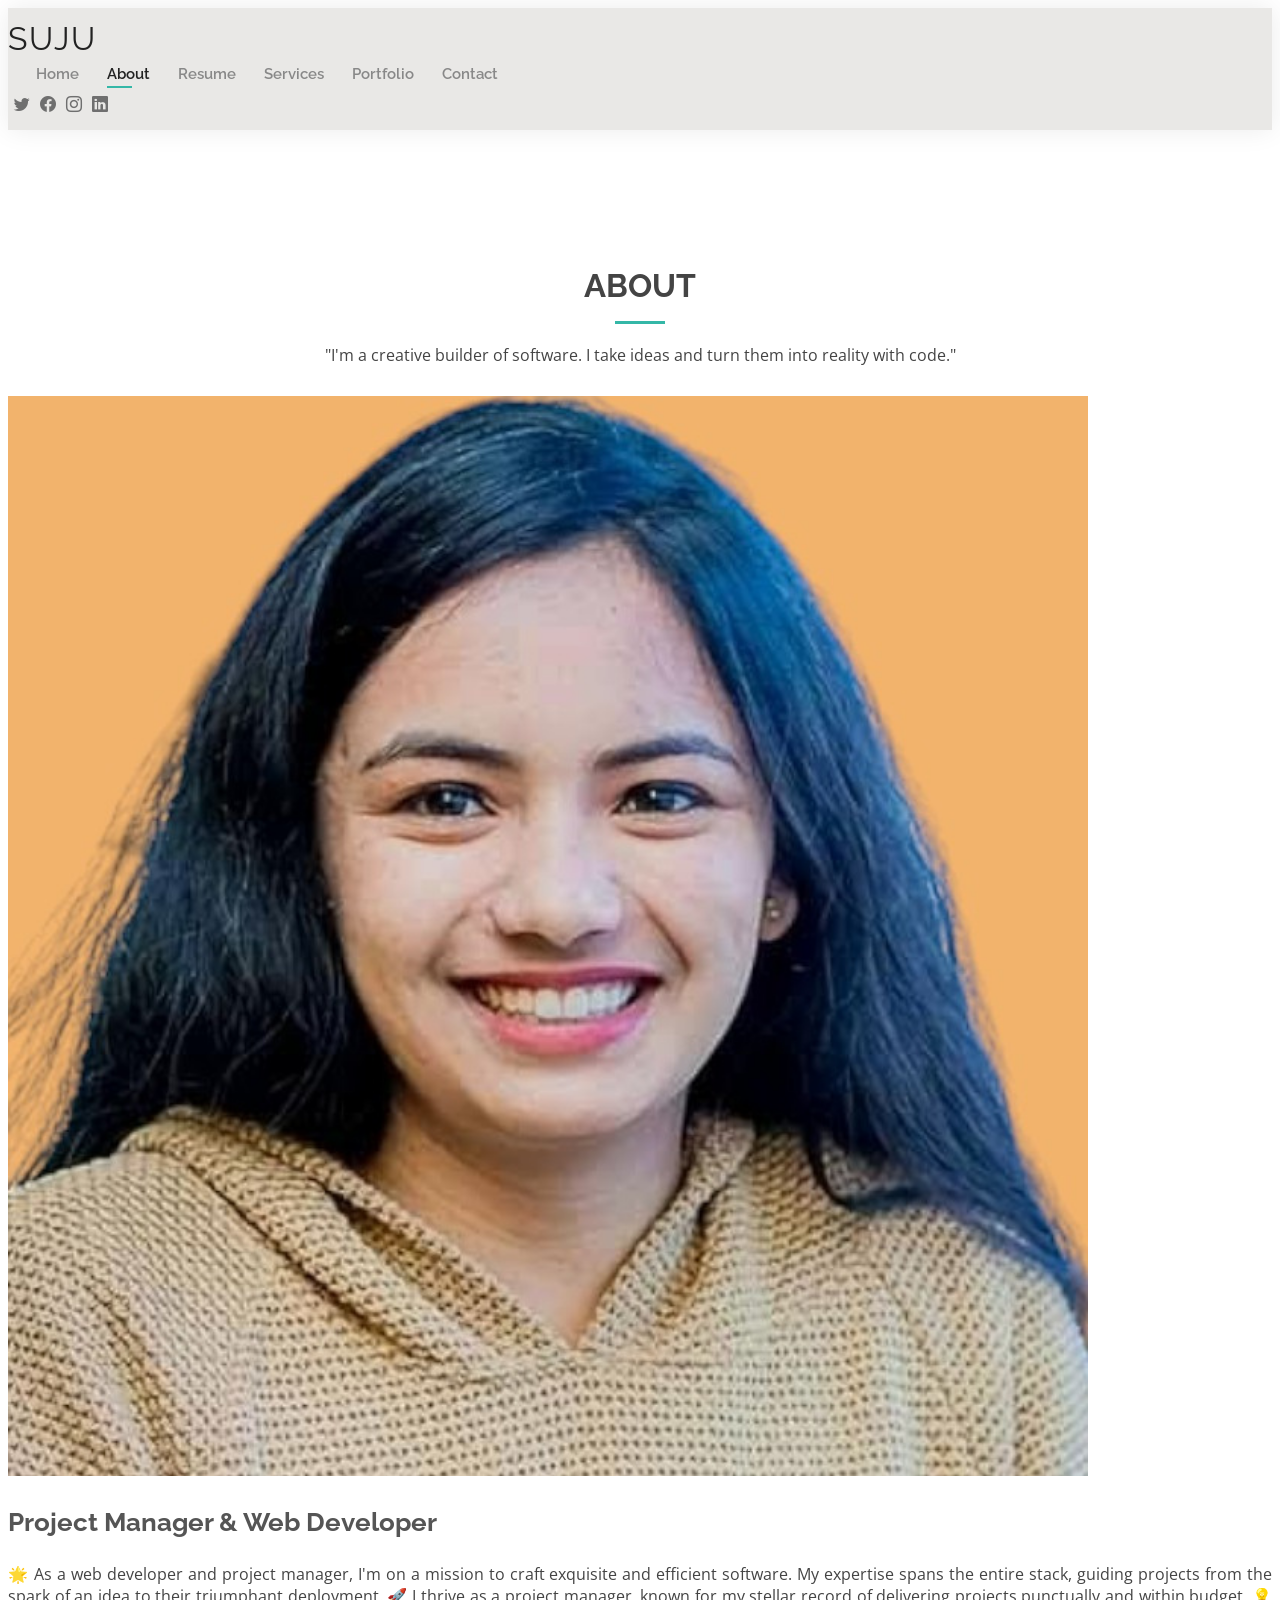
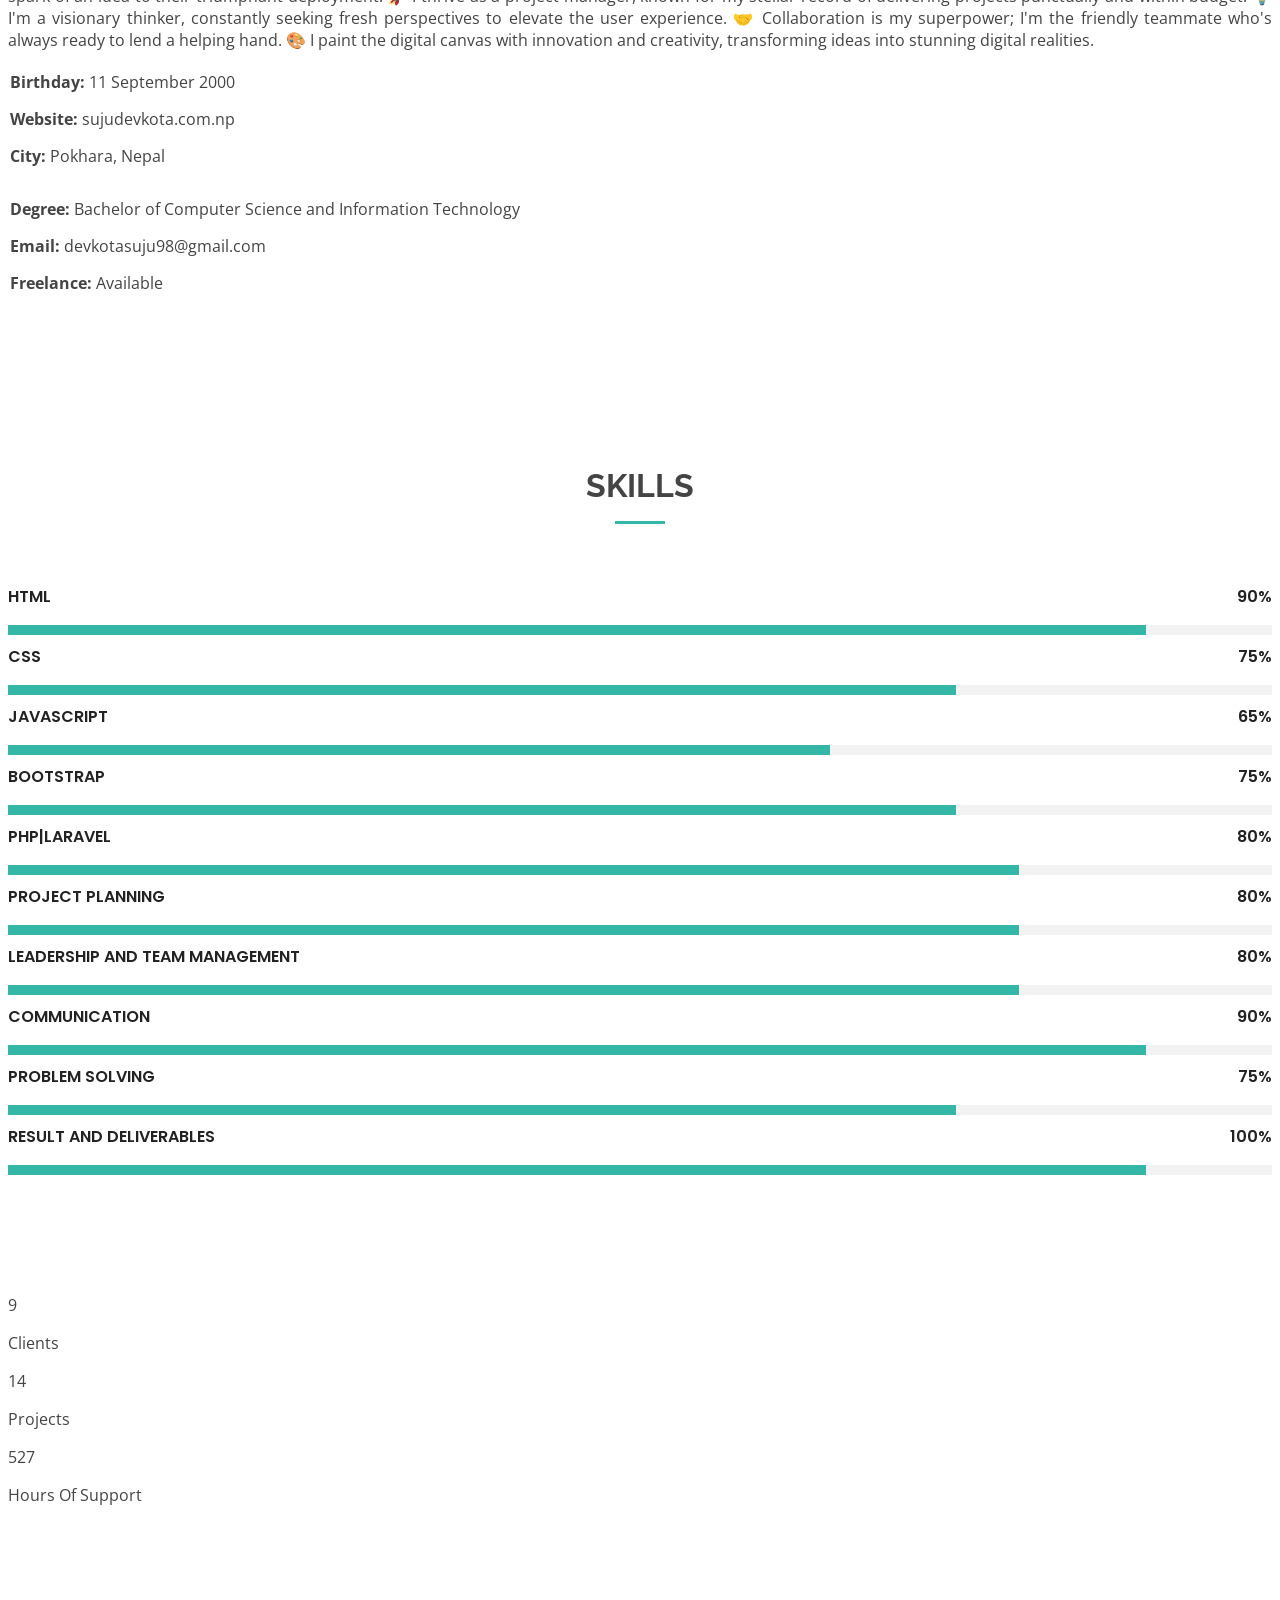
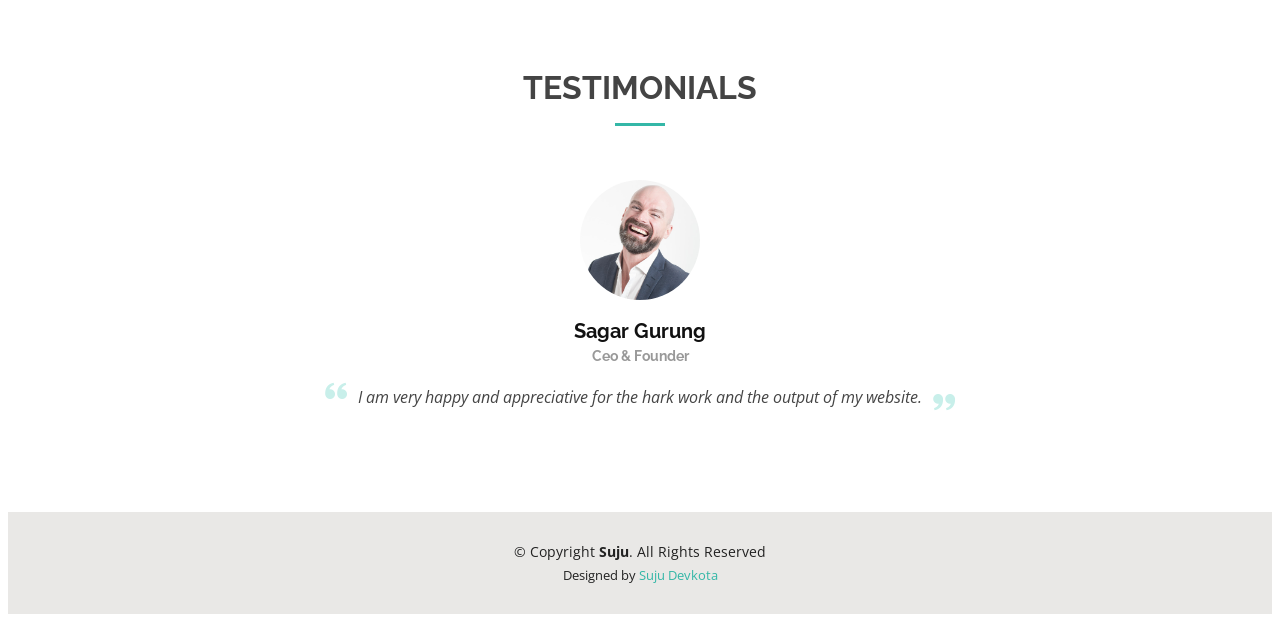
==== about.html @ 3e3ded9e "first commit" ====
<!DOCTYPE html>
<html lang="en">

<head>
  <meta charset="utf-8">
  <meta content="width=device-width, initial-scale=1.0" name="viewport">

  <title>About Suju</title>
  <meta content="" name="description">
  <meta content="" name="Web developer, Project Manager">

  <!-- Favicons -->
  <link href="assets/img/about.png" rel="icon">
  <link href="assets/img/apple-touch-icon.png" rel="apple-touch-icon">

  <!-- Google Fonts -->
  <link href="https://fonts.googleapis.com/css?family=Open+Sans:300,300i,400,400i,600,600i,700,700i|Raleway:300,300i,400,400i,500,500i,600,600i,700,700i|Poppins:300,300i,400,400i,500,500i,600,600i,700,700i" rel="stylesheet">

  <!-- Vendor CSS Files -->
  <link href="assets/vendor/aos/aos.css" rel="stylesheet">
  <link href="assets/vendor/bootstrap/css/bootstrap.min.css" rel="stylesheet">
  <link href="assets/vendor/bootstrap-icons/bootstrap-icons.css" rel="stylesheet">
  <link href="assets/vendor/boxicons/css/boxicons.min.css" rel="stylesheet">
  <link href="assets/vendor/glightbox/css/glightbox.min.css" rel="stylesheet">
  <link href="assets/vendor/swiper/swiper-bundle.min.css" rel="stylesheet">

  <!-- Template Main CSS File -->
  <link href="assets/css/style.css" rel="stylesheet">

  
</head>

<body>

  <!-- ======= Header ======= -->
  <header id="header" class="fixed-top">
    <div class="container-fluid d-flex justify-content-between align-items-center">

      <h1 class="logo me-auto me-lg-0"><a href="index.html">SUJU</a></h1>
      

      <nav id="navbar" class="navbar order-last order-lg-0">
        <ul>
          <li><a href="index.html">Home</a></li>
          <li><a class="active" href="about.html">About</a></li>
          <li><a href="resume.html">Resume</a></li>
          <li><a href="services.html">Services</a></li>
          <li><a href="portfolio.html">Portfolio</a></li>
          <li><a href="contact.html">Contact</a></li>
        </ul>
        <i class="bi bi-list mobile-nav-toggle"></i>
      </nav><!-- .navbar -->

      <div class="header-social-links">
        <a href="#" class="twitter"><i class="bi bi-twitter"></i></a>
        <a href="#" class="facebook"><i class="bi bi-facebook"></i></a>
        <a href="#" class="instagram"><i class="bi bi-instagram"></i></a>
        <a href="#" class="linkedin"><i class="bi bi-linkedin"></i></i></a>
      </div>

    </div>

  </header><!-- End Header -->

  <main id="main">

    <!-- ======= About Section ======= -->
    <section id="about" class="about">
      <div class="container" data-aos="fade-up">

        <div class="section-title">
          <h2>About</h2>
          <p style="text-align: center">"I'm a creative builder of software. I take ideas and turn them into reality with code."
            
        </p>
        </div>

        <div class="row">
          <div class="col-lg-4">
            <img src="assets/img/about.png" class="img-fluid" alt="" style="height:90%">
          </div>
          <div class="col-lg-8 pt-4 pt-lg-0 content">
            <h3>Project Manager &amp; Web Developer</h3>
            <p class="fst-italic" style="text-align: justify;">
              🌟 As a web developer and project manager, I'm on a mission to craft exquisite and efficient software. My expertise spans the entire stack, guiding projects from the spark of an idea to their triumphant deployment.

            🚀 I thrive as a project manager, known for my stellar record of delivering projects punctually and within budget.
            
            💡 I'm a visionary thinker, constantly seeking fresh perspectives to elevate the user experience.
            
            🤝 Collaboration is my superpower; I'm the friendly teammate who's always ready to lend a helping hand.
            
            🎨 I paint the digital canvas with innovation and creativity, transforming ideas into stunning digital realities.
            </p>
            <div class="row">
              <div class="col-lg-4">
                <ul>
                  <li><i class="bi bi-rounded-right"></i> <strong>Birthday:</strong> 11 September 2000 </li>
                  <li><i class="bi bi-rounded-right"></i> <strong>Website:</strong>  sujudevkota.com.np</li>
                    <li><i class="bi bi-rounded-right"></i> <strong>City:</strong> Pokhara, Nepal</li>
                </ul>
              </div>
              <div class="col-lg-8">
                <ul>
                  
                  <li><i class="bi bi-rounded-right"></i> <strong>Degree:</strong> Bachelor of Computer Science and Information Technology</li>
                  <li><i class="bi bi-rounded-right"></i> <strong>Email:</strong>   devkotasuju98@gmail.com</li>
                  <li><i class="bi bi-rounded-right"></i> <strong>Freelance:</strong> Available</li>
                </ul>
              </div>
            </div>
            
          </div>
        </div>

      </div>
    </section><!-- End About Section -->

    <!-- ======= Skills Section ======= -->
    <section id="skills" class="skills">
      <div class="container" data-aos="fade-up">

        <div class="section-title">
          <h2>Skills</h2>
          
        </div>

        <div class="row skills-content">

          <div class="col-lg-6">

            <div class="progress">
              <span class="skill">HTML <i class="val">90%</i></span>
              <div class="progress-bar-wrap">
                <div class="progress-bar" role="progressbar" aria-valuenow="90" aria-valuemin="0" aria-valuemax="100"></div>
              </div>
            </div>

            <div class="progress">
              <span class="skill">CSS <i class="val">75%</i></span>
              <div class="progress-bar-wrap">
                <div class="progress-bar" role="progressbar" aria-valuenow="75" aria-valuemin="0" aria-valuemax="100"></div>
              </div>
            </div>

            <div class="progress">
              <span class="skill">JavaScript <i class="val">65%</i></span>
              <div class="progress-bar-wrap">
                <div class="progress-bar" role="progressbar" aria-valuenow="65" aria-valuemin="0" aria-valuemax="100"></div>
              </div>
            </div>
            <div class="progress">
              <span class="skill">Bootstrap <i class="val">75%</i></span>
              <div class="progress-bar-wrap">
                <div class="progress-bar" role="progressbar" aria-valuenow="75" aria-valuemin="0" aria-valuemax="100"></div>
              </div>
            </div>
            <div class="progress">
              <span class="skill">PHP|Laravel <i class="val">80%</i></span>
              <div class="progress-bar-wrap">
                <div class="progress-bar" role="progressbar" aria-valuenow="80" aria-valuemin="0" aria-valuemax="100"></div>
              </div>
            </div>


          </div>

          <div class="col-lg-6">
            <div class="progress">
              <span class="skill">Project Planning<i class="val">80%</i></span>
              <div class="progress-bar-wrap">
                <div class="progress-bar" role="progressbar" aria-valuenow="80" aria-valuemin="0" aria-valuemax="100"></div>
              </div>
            </div>
           
            <div class="progress">
              <span class="skill">Leadership and Team Management<i class="val">80%</i></span>
              <div class="progress-bar-wrap">
                <div class="progress-bar" role="progressbar" aria-valuenow="80" aria-valuemin="0" aria-valuemax="100"></div>
              </div>
            </div>

            <div class="progress">
              <span class="skill">Communication <i class="val">90%</i></span>
              <div class="progress-bar-wrap">
                <div class="progress-bar" role="progressbar" aria-valuenow="90" aria-valuemin="0" aria-valuemax="100"></div>
              </div>
            </div>
            <div class="progress">
              <span class="skill">Problem Solving<i class="val">75%</i></span>
              <div class="progress-bar-wrap">
                <div class="progress-bar" role="progressbar" aria-valuenow="75" aria-valuemin="0" aria-valuemax="100"></div>
              </div>
            </div>
            <div class="progress">
              <span class="skill">Result and Deliverables<i class="val">100%</i></span>
              <div class="progress-bar-wrap">
                <div class="progress-bar" role="progressbar" aria-valuenow="90" aria-valuemin="0" aria-valuemax="100"></div>
              </div>
            </div>

          </div>

        </div>

      </div>
    </section><!-- End Skills Section -->

    <!-- ======= Facts Section ======= -->
    <section id="facts" class="facts">
      <div class="container" data-aos="fade-up">
<!-- 
        <div class="section-title">
          <h2>Facts</h2>
          <p>.</p>
        </div> -->

        <div class="row counters">

          <div class="col-lg-3 col-6 text-center">
            <span data-purecounter-start="0" data-purecounter-end="25" data-purecounter-duration="2" class="purecounter"></span>
            <p>Clients</p>
          </div>

          <div class="col-lg-3 col-6 text-center">
            <span data-purecounter-start="0" data-purecounter-end="40" data-purecounter-duration="2" class="purecounter"></span>
            <p>Projects</p>
          </div>

          <div class="col-lg-3 col-6 text-center">
            <span data-purecounter-start="0" data-purecounter-end="1463" data-purecounter-duration="2" class="purecounter"></span>
            <p>Hours Of Support</p>
          </div>

        </div>

      </div>
    </section><!-- End Facts Section -->

    <!-- ======= Testimonials Section ======= -->
     <!-- ======= Testimonials Section ======= -->
     <section id="testimonials" class="testimonials">
      <div class="container" data-aos="fade-up">

        <div class="section-title">
          <h2>Testimonials</h2>
          
        </div>

        <div class="testimonials-slider swiper" data-aos="fade-up" data-aos-delay="100">
          <div class="swiper-wrapper">

            <div class="swiper-slide">
              <div class="testimonial-item">
                <img src="assets/img/testimonials/testimonials-1.jpg" class="testimonial-img" alt="">
                <h3>Sagar Gurung</h3>
                <h4>Ceo &amp; Founder</h4>
                <p>
                  <i class="bx bxs-quote-alt-left quote-icon-left"></i>
                  I am very happy and appreciative for the hark work and the output of my website.
                  <i class="bx bxs-quote-alt-right quote-icon-right"></i>
                </p>
              </div>
            </div><!-- End testimonial item -->

            <div class="swiper-slide">
              <div class="testimonial-item">
                <img src="assets/img/testimonials/testimonials-2.jpg" class="testimonial-img" alt="">
                <h3>Parsun Paudel</h3>
                <h4></h4>
                <p>
                  <i class="bx bxs-quote-alt-left quote-icon-left"></i>
                  I'm not just satisfied with the final product; I'm absolutely thrilled with it. She has created a website that perfectly represents my brand and is user-friendly, responsive, and SEO-optimized.
                  <i class="bx bxs-quote-alt-right quote-icon-right"></i>
                </p>
              </div>
            </div><!-- End testimonial item -->

            <div class="swiper-slide">
              <div class="testimonial-item">
                <img src="assets/img/testimonials/testimonials-3.jpg" class="testimonial-img" alt="">
                <h3>Susan Paudel</h3>
                <h4>Store Owner</h4>
                <p>
                  <i class="bx bxs-quote-alt-left quote-icon-left"></i>
                  I recently had the pleasure of working with her on the creation of my website, and I cannot speak highly enough of their expertise and professionalism. From start to finish, She exceeded my expectations in every way.
                  <i class="bx bxs-quote-alt-right quote-icon-right"></i>
                </p>
              </div>
            </div>

  </main><!-- End #main -->

  <!-- ======= Footer ======= -->
  <footer id="footer">
    <div class="container">
      <div class="copyright">
        &copy; Copyright <strong><span>Suju</span></strong>. All Rights Reserved
      </div>
      <div class="credits">
       
        Designed by <a href="sujudevkota.com.np">Suju Devkota</a>
      </div>
    </div>
  </footer><!-- End  Footer -->

  <div id="preloader"></div>
  <a href="#" class="back-to-top d-flex align-items-center justify-content-center"><i class="bi bi-arrow-up-short"></i></a>

  <!-- Vendor JS Files -->
  <script src="assets/vendor/purecounter/purecounter_vanilla.js"></script>
  <script src="assets/vendor/aos/aos.js"></script>
  <script src="assets/vendor/bootstrap/js/bootstrap.bundle.min.js"></script>
  <script src="assets/vendor/glightbox/js/glightbox.min.js"></script>
  <script src="assets/vendor/isotope-layout/isotope.pkgd.min.js"></script>
  <script src="assets/vendor/swiper/swiper-bundle.min.js"></script>
  <script src="assets/vendor/waypoints/noframework.waypoints.js"></script>
  <script src="assets/vendor/php-email-form/validate.js"></script>

  <!-- Template Main JS File -->
  <script src="assets/js/main.js"></script>

</body>

</html>
---- assets/css/style.css ----
/*--------------------------------------------------------------
# General
--------------------------------------------------------------*/
body {
  font-family: "Open Sans", sans-serif;
  color: #444444;
}

a {
  color: #34b7a7;
  text-decoration: none;
}

a:hover {
  color: #51cdbe;
  text-decoration: none;
}

h1,
h2,
h3,
h4,
h5,
h6 {
  font-family: "Raleway", sans-serif;
}

#main {
  margin-top: 50px;
}

@media (max-width: 992px) {
  #main {
    margin-top: 30px;
  }
}

/*--------------------------------------------------------------
# Preloader
--------------------------------------------------------------*/
#preloader {
  position: fixed;
  top: 0;
  left: 0;
  right: 0;
  bottom: 0;
  z-index: 9999;
  overflow: hidden;
  background: #fff;
}

#preloader:before {
  content: "";
  position: fixed;
  top: calc(50% - 30px);
  left: calc(50% - 30px);
  border: 6px solid #34b7a7;
  border-top-color: #dcf5f2;
  border-radius: 50%;
  width: 60px;
  height: 60px;
  animation: animate-preloader 1s linear infinite;
}

@keyframes animate-preloader {
  0% {
    transform: rotate(0deg);
  }

  100% {
    transform: rotate(360deg);
  }
}

/*--------------------------------------------------------------
# Back to top button
--------------------------------------------------------------*/
.back-to-top {
  position: fixed;
  visibility: hidden;
  opacity: 0;
  right: 15px;
  bottom: 15px;
  z-index: 996;
  background: #34b7a7;
  width: 40px;
  height: 40px;
  border-radius: 50px;
  transition: all 0.4s;
}

.back-to-top i {
  font-size: 24px;
  color: #fff;
  line-height: 0;
}

.back-to-top:hover {
  background: #49cbbb;
  color: #fff;
}

.back-to-top.active {
  visibility: visible;
  opacity: 1;
}

/*--------------------------------------------------------------
# Header
--------------------------------------------------------------*/
#header {
  background: #e9e8e6;
  box-shadow: 0px 0px 25px 0 rgba(0, 0, 0, 0.08);
  z-index: 997;
  padding: 15px 0;
}

#header .logo {
  font-size: 32px;
  margin: 0;
  padding: 0;
  line-height: 1;
  font-weight: 400;
  letter-spacing: 2px;
  text-transform: uppercase;
}

#header .logo a {
  color: #222222;
}

#header .logo img {
  max-height: 40px;
}

@media (max-width: 992px) {
  #header .logo {
    font-size: 28px;
  }
}

/*--------------------------------------------------------------
# Header Social Links
--------------------------------------------------------------*/
.header-social-links {
  padding-right: 15px;
}

.header-social-links a {
  color: #6f6f6f;
  padding-left: 6px;
  display: inline-block;
  line-height: 0px;
  transition: 0.3s;
  font-size: 16px;
}

.header-social-links a:hover {
  color: #34b7a7;
}

/*--------------------------------------------------------------
# Navigation Menu
--------------------------------------------------------------*/
/**
* Desktop Navigation 
*/
.navbar {
  padding: 0;
}

.navbar ul {
  margin: 0;
  padding: 0;
  display: flex;
  list-style: none;
  align-items: center;
}

.navbar li {
  position: relative;
  padding: 10px 0 10px 28px;
}

.navbar a,
.navbar a:focus {
  display: flex;
  align-items: center;
  justify-content: space-between;
  font-family: "Raleway", sans-serif;
  font-size: 15px;
  font-weight: 600;
  color: #888888;
  white-space: nowrap;
  transition: 0.3s;
  position: relative;
}

.navbar a i,
.navbar a:focus i {
  font-size: 12px;
  line-height: 0;
  margin-left: 5px;
}

.navbar>ul>li>a:before {
  content: "";
  position: absolute;
  width: 0;
  height: 2px;
  bottom: -5px;
  left: 0;
  background-color: #34b7a7;
  visibility: hidden;
  width: 0px;
  transition: all 0.3s ease-in-out 0s;
}

.navbar a:hover:before,
.navbar li:hover>a:before,
.navbar .active:before {
  visibility: visible;
  width: 25px;
}

.navbar a:hover,
.navbar .active,
.navbar .active:focus,
.navbar li:hover>a {
  color: #222222;
}

.navbar .dropdown ul {
  display: block;
  position: absolute;
  left: 14px;
  top: calc(100% + 30px);
  margin: 0;
  padding: 10px 0;
  z-index: 99;
  opacity: 0;
  visibility: hidden;
  background: #fff;
  box-shadow: 0px 0px 30px rgba(127, 137, 161, 0.25);
  transition: 0.3s;
  border-radius: 4px;
}

.navbar .dropdown ul li {
  min-width: 200px;
  padding: 0;
}

.navbar .dropdown ul a {
  padding: 10px 20px;
  font-size: 15px;
  text-transform: none;
  font-weight: 600;
}

.navbar .dropdown ul a i {
  font-size: 12px;
}

.navbar .dropdown ul a:hover,
.navbar .dropdown ul .active:hover,
.navbar .dropdown ul li:hover>a {
  color: #34b7a7;
}

.navbar .dropdown:hover>ul {
  opacity: 1;
  top: 100%;
  visibility: visible;
}

.navbar .dropdown .dropdown ul {
  top: 0;
  left: calc(100% - 30px);
  visibility: hidden;
}

.navbar .dropdown .dropdown:hover>ul {
  opacity: 1;
  top: 0;
  left: 100%;
  visibility: visible;
}

@media (max-width: 1366px) {
  .navbar .dropdown .dropdown ul {
    left: -90%;
  }

  .navbar .dropdown .dropdown:hover>ul {
    left: -100%;
  }
}

/**
* Mobile Navigation 
*/
.mobile-nav-toggle {
  color: #222222;
  font-size: 28px;
  cursor: pointer;
  display: none;
  line-height: 0;
  transition: 0.5s;
}

.mobile-nav-toggle.bi-x {
  color: #fff;
}

@media (max-width: 991px) {
  .mobile-nav-toggle {
    display: block;
  }

  .navbar ul {
    display: none;
  }
}

.navbar-mobile {
  position: fixed;
  overflow: hidden;
  top: 0;
  right: 0;
  left: 0;
  bottom: 0;
  background: rgba(9, 9, 9, 0.9);
  transition: 0.3s;
  z-index: 999;
}

.navbar-mobile .mobile-nav-toggle {
  position: absolute;
  top: 15px;
  right: 15px;
}

.navbar-mobile ul {
  display: block;
  position: absolute;
  top: 55px;
  right: 15px;
  bottom: 15px;
  left: 15px;
  padding: 10px 0;
  border-radius: 10px;
  background-color: #fff;
  overflow-y: auto;
  transition: 0.3s;
}

.navbar-mobile a,
.navbar-mobile a:focus {
  font-size: 15px;
  padding-right: 15px;
  color: #222222;
}

.navbar-mobile a:hover,
.navbar-mobile .active,
.navbar-mobile li:hover>a {
  color: #34b7a7;
}

.navbar-mobile .getstarted,
.navbar-mobile .getstarted:focus {
  margin: 15px;
}

.navbar-mobile .dropdown ul {
  position: static;
  display: none;
  margin: 10px 20px;
  padding: 10px 0;
  z-index: 99;
  opacity: 1;
  visibility: visible;
  background: #fff;
  box-shadow: 0px 0px 30px rgba(127, 137, 161, 0.25);
}

.navbar-mobile .dropdown ul li {
  min-width: 200px;
}

.navbar-mobile .dropdown ul a {
  padding: 10px 20px;
}

.navbar-mobile .dropdown ul a i {
  font-size: 12px;
}

.navbar-mobile .dropdown ul a:hover,
.navbar-mobile .dropdown ul .active:hover,
.navbar-mobile .dropdown ul li:hover>a {
  color: #34b7a7;
}

.navbar-mobile .dropdown>.dropdown-active {
  display: block;
}

/*--------------------------------------------------------------
# Hero Section
--------------------------------------------------------------*/
#hero {
  width: 100%;
  height: 100vh;
  background: url("../img/index.png") top right;
  background-size: cover;
}

#hero .container {
  padding-top: 70px;
  position: relative;
}

@media (max-width: 992px) {
  #hero .container {
    padding-top: 58px;
  }
}

#hero h1 {
  margin: 0;
  font-size: 48px;
  font-weight: 700;
  line-height: 56px;
  color: #222222;
}

#hero h2 {
  color: #6f6f6f;
  margin: 10px 0 0 0;
  font-size: 22px;
}

#hero .btn-about {
  font-family: "Raleway", sans-serif;
  text-transform: uppercase;
  font-weight: 600;
  font-size: 12px;
  letter-spacing: 1px;
  display: inline-block;
  padding: 12px 40px;
  border-radius: 50px;
  transition: 0.5s;
  margin-top: 30px;
  color: #fff;
  background: #34b7a7;
}

#hero .btn-about:hover {
  background: #3dc8b7;
}

@media (min-width: 1024px) {
  #hero {
    background-attachment: fixed;
  }
}

@media (max-width: 992px) {
  #hero:before {
    content: "";
    background: rgba(255, 255, 255, 0.8);
    position: absolute;
    bottom: 0;
    top: 0;
    left: 0;
    right: 0;
  }

  #hero h1 {
    font-size: 28px;
    line-height: 36px;
  }

  #hero h2 {
    font-size: 18px;
    line-height: 24px;
  }
}

/*--------------------------------------------------------------
# Sections General
--------------------------------------------------------------*/
section {
  padding: 60px 0;
}

.section-bg {
  background-color: #e7f8f6;
}

.section-title {
  text-align: center;
  padding-bottom: 30px;
}

.section-title h2 {
  font-size: 32px;
  font-weight: bold;
  text-transform: uppercase;
  margin-bottom: 20px;
  padding-bottom: 20px;
  position: relative;
}

.section-title h2::after {
  content: "";
  position: absolute;
  display: block;
  width: 50px;
  height: 3px;
  background: #34b7a7;
  bottom: 0;
  left: calc(50% - 25px);
}

.section-title p {
  margin-bottom: 0;
}

/*--------------------------------------------------------------
# Cta
--------------------------------------------------------------*/
.cta {
  background: linear-gradient(rgba(0, 0, 0, 0.6), rgba(0, 0, 0, 0.6)), url("../img/bg-1.jpg") fixed center center;
  background-size: cover;
  padding: 80px 0;
}

.cta h3 {
  color: #fff;
  font-size: 28px;
  font-weight: 700;
}

.cta p {
  color: #fff;
}

.cta .cta-btn {
  font-family: "Raleway", sans-serif;
  text-transform: uppercase;
  font-weight: 500;
  font-size: 16px;
  letter-spacing: 1px;
  display: inline-block;
  padding: 8px 20px;
  border-radius: 2px;
  transition: 0.5s;
  margin: 10px;
  border: 2px solid #fff;
  color: #fff;
}

.cta .cta-btn:hover {
  background: #34b7a7;
  border: 2px solid #34b7a7;
}

@media (max-width: 1024px) {
  .cta {
    background-attachment: scroll;
  }
}

@media (min-width: 769px) {
  .cta .cta-btn-container {
    display: flex;
    align-items: center;
    justify-content: flex-end;
  }
}

/*--------------------------------------------------------------
# About
--------------------------------------------------------------*/
.about .content h3 {
  font-weight: 700;
  font-size: 26px;
  color: #555555;
}

.about .content ul {
  list-style: none;
  padding: 0;
}

.about .content ul li {
  padding-bottom: 10px;
}

.about .content ul i {
  font-size: 20px;
  padding-right: 2px;
  color: #34b7a7;
}

.about .content p:last-child {
  margin-bottom: 0;
}

/*--------------------------------------------------------------
# Skills
--------------------------------------------------------------*/
.skills .progress {
  height: 60px;
  display: block;
  background: none;
  border-radius: 0;
}

.skills .progress .skill {
  padding: 10px 0;
  margin: 0 0 6px 0;
  text-transform: uppercase;
  display: block;
  font-weight: 600;
  font-family: "Poppins", sans-serif;
  color: #222222;
}

.skills .progress .skill .val {
  float: right;
  font-style: normal;
}

.skills .progress-bar-wrap {
  background: #f3f3f3;
}

.skills .progress-bar {
  width: 1px;
  height: 10px;
  transition: 0.9s;
  background-color: #34b7a7;
}
.counts {
  padding: 70px 0 60px;
}

.counts .count-box {
  padding: 30px 30px 25px 30px;
  width: 100%;
  position: relative;
  text-align: center;
  background:#e9e8e6;
}

.counts .count-box i {
  position: absolute;
  top: -25px;
  left: 50%;
  transform: translateX(-50%);
  font-size: 24px;
  background: #e9e8e6;
  padding: 12px;
  color: #34b7a7;
  border-radius: 50px;
  line-height: 0;
}

.counts .count-box span {
  font-size: 36px;
  display: block;
  font-weight: 600;
  color:#34b7a7;
}

.counts .count-box p {
  padding: 0;
  margin: 0;
  font-family: "Raleway", sans-serif;
  font-size: 14px;
}

/*--------------------------------------------------------------
# Facts
--------------------------------------------------------------*/
/* .facts .counters span {
  font-size: 48px;
  display: block;
  color: #34b7a7;
}

.facts .counters p {
  padding: 0;
  margin: 0 0 20px 0;
  font-family: "Raleway", sans-serif;
  font-size: 14px; */
}

/*--------------------------------------------------------------
# Testimonials
--------------------------------------------------------------*/
.testimonials .section-header {
  margin-bottom: 40px;
}

.testimonials .testimonials-carousel,
.testimonials .testimonials-slider {
  overflow: hidden;
}

.testimonials .testimonial-item {
  text-align: center;
}

.testimonials .testimonial-item .testimonial-img {
  width: 120px;
  border-radius: 50%;
  border: 4px solid #fff;
  margin: 0 auto;
}

.testimonials .testimonial-item h3 {
  font-size: 20px;
  font-weight: bold;
  margin: 10px 0 5px 0;
  color: #111;
}

.testimonials .testimonial-item h4 {
  font-size: 14px;
  color: #999;
  margin: 0 0 15px 0;
}

.testimonials .testimonial-item .quote-icon-left,
.testimonials .testimonial-item .quote-icon-right {
  color: #c8efea;
  font-size: 26px;
}

.testimonials .testimonial-item .quote-icon-left {
  display: inline-block;
  left: -5px;
  position: relative;
}

.testimonials .testimonial-item .quote-icon-right {
  display: inline-block;
  right: -5px;
  position: relative;
  top: 10px;
}

.testimonials .testimonial-item p {
  font-style: italic;
  margin: 0 auto 15px auto;
}

@media (min-width: 992px) {
  .testimonials .testimonial-item p {
    width: 80%;
  }
}

.testimonials .swiper-pagination {
  margin-top: 20px;
  position: relative;
}

.testimonials .swiper-pagination .swiper-pagination-bullet {
  width: 12px;
  height: 12px;
  background-color: #fff;
  opacity: 1;
  border: 1px solid #34b7a7;
}

.testimonials .swiper-pagination .swiper-pagination-bullet-active {
  background-color: #34b7a7;
}

/*--------------------------------------------------------------
# Resume
--------------------------------------------------------------*/
.resume .resume-title {
  font-size: 26px;
  font-weight: 400;
  margin-top: 20px;
  margin-bottom: 20px;
  color: #222222;
}

.resume .resume-item {
  padding: 0 0 20px 20px;
  margin-top: -2px;
  border-left: 2px solid #34b7a7;
  position: relative;
}

.resume .resume-item h4 {
  line-height: 18px;
  font-size: 18px;
  font-weight: 600;
  font-family: "Poppins", sans-serif;
  color: #1d685f;
  margin-bottom: 10px;
}

.resume .resume-item h5 {
  font-size: 16px;
  background: #effbf9;
  padding: 5px 15px;
  display: inline-block;
  font-weight: 600;
  margin-bottom: 10px;
  color: #34b7a7;
}

.resume .resume-item ul {
  padding-left: 20px;
}

.resume .resume-item ul li {
  padding-bottom: 10px;
}

.resume .resume-item:last-child {
  padding-bottom: 0;
}

.resume .resume-item::before {
  content: "";
  position: absolute;
  width: 16px;
  height: 16px;
  border-radius: 50px;
  left: -9px;
  top: 0;
  background: #fff;
  border: 2px solid #34b7a7;
}

/*--------------------------------------------------------------
# Services
--------------------------------------------------------------*/
.services .icon-box {
  text-align: center;
  padding: 70px 20px 80px 20px;
  transition: all ease-in-out 0.3s;
  background: #fff;
  box-shadow: 0px 0 35px 0 rgba(0, 0, 0, 0.08);
}

.services .icon-box .icon {
  margin: 0 auto;
  width: 100px;
  height: 100px;
  display: flex;
  align-items: center;
  justify-content: center;
  transition: ease-in-out 0.3s;
  position: relative;
}

.services .icon-box .icon i {
  font-size: 36px;
  transition: 0.5s;
  position: relative;
}

.services .icon-box .icon svg {
  position: absolute;
  top: 0;
  left: 0;
}

.services .icon-box .icon svg path {
  transition: 0.5s;
  fill: #f5f5f5;
}

.services .icon-box h4 {
  font-weight: 600;
  margin: 10px 0 15px 0;
  font-size: 22px;
}

.services .icon-box h4 a {
  color: #222222;
  transition: ease-in-out 0.3s;
}

.services .icon-box p {
  line-height: 24px;
  font-size: 14px;
  margin-bottom: 0;
}

.services .iconbox-blue i {
  color: #47aeff;
}

.services .iconbox-blue:hover .icon i {
  color: #fff;
}

.services .iconbox-blue:hover .icon path {
  fill: #47aeff;
}

.services .iconbox-orange i {
  color: #ffa76e;
}

.services .iconbox-orange:hover .icon i {
  color: #fff;
}

.services .iconbox-orange:hover .icon path {
  fill: #ffa76e;
}

.services .iconbox-pink i {
  color: #e80368;
}

.services .iconbox-pink:hover .icon i {
  color: #fff;
}

.services .iconbox-pink:hover .icon path {
  fill: #e80368;
}

.services .iconbox-yellow i {
  color: #ffbb2c;
}

.services .iconbox-yellow:hover .icon i {
  color: #fff;
}

.services .iconbox-yellow:hover .icon path {
  fill: #ffbb2c;
}

.services .iconbox-red i {
  color: #ff5828;
}

.services .iconbox-red:hover .icon i {
  color: #fff;
}

.services .iconbox-red:hover .icon path {
  fill: #ff5828;
}

.services .iconbox-teal i {
  color: #11dbcf;
}

.services .iconbox-teal:hover .icon i {
  color: #fff;
}

.services .iconbox-teal:hover .icon path {
  fill: #11dbcf;
}

/*--------------------------------------------------------------
# Portfolio
--------------------------------------------------------------*/
.portfolio .portfolio-item {
  margin-bottom: 30px;
}

.portfolio #portfolio-flters {
  padding: 0;
  margin: 0 auto 20px auto;
  list-style: none;
  text-align: center;
}

.portfolio #portfolio-flters li {
  cursor: pointer;
  display: inline-block;
  padding: 8px 16px 10px 16px;
  font-size: 13px;
  font-weight: 500;
  line-height: 1;
  text-transform: uppercase;
  color: #444444;
  margin-bottom: 5px;
  transition: all 0.3s ease-in-out;
  border-radius: 50px;
}

.portfolio #portfolio-flters li:hover,
.portfolio #portfolio-flters li.filter-active {
  color: #fff;
  background: #34b7a7;
}

.portfolio #portfolio-flters li:last-child {
  margin-right: 0;
}

.portfolio .portfolio-wrap {
  transition: 0.3s;
  position: relative;
  overflow: hidden;
  z-index: 1;
  background: rgba(34, 34, 34, 0.6);
}

.portfolio .portfolio-wrap::before {
  content: "";
  background: rgba(34, 34, 34, 0.6);
  position: absolute;
  left: 0;
  right: 0;
  top: 0;
  bottom: 0;
  transition: all ease-in-out 0.3s;
  z-index: 2;
  opacity: 0;
}

.portfolio .portfolio-wrap img {
  transition: all ease-in-out 0.3s;
}

.portfolio .portfolio-wrap .portfolio-info {
  opacity: 0;
  position: absolute;
  top: 0;
  left: 0;
  right: 0;
  bottom: 0;
  z-index: 3;
  transition: all ease-in-out 0.3s;
  display: flex;
  flex-direction: column;
  justify-content: flex-end;
  align-items: flex-start;
  padding: 20px;
}

.portfolio .portfolio-wrap .portfolio-info h4 {
  font-size: 20px;
  color: #fff;
  font-weight: 600;
}

.portfolio .portfolio-wrap .portfolio-info p {
  color: rgba(255, 255, 255, 0.7);
  font-size: 14px;
  text-transform: uppercase;
  padding: 0;
  margin: 0;
  font-style: italic;
}

.portfolio .portfolio-wrap .portfolio-links {
  text-align: center;
  z-index: 4;
}

.portfolio .portfolio-wrap .portfolio-links a {
  color: #fff;
  margin: 0 5px 0 0;
  font-size: 28px;
  display: inline-block;
  transition: 0.3s;
}

.portfolio .portfolio-wrap .portfolio-links a:hover {
  color: #78d9cd;
}

.portfolio .portfolio-wrap:hover::before {
  opacity: 1;
}

.portfolio .portfolio-wrap:hover img {
  transform: scale(1.2);
}

.portfolio .portfolio-wrap:hover .portfolio-info {
  opacity: 1;
}

/*--------------------------------------------------------------
# Portfolio Details
--------------------------------------------------------------*/
.portfolio-details {
  padding-top: 0;
}

.portfolio-details .portfolio-details-slider img {
  width: 100%;
}

.portfolio-details .portfolio-details-slider .swiper-pagination {
  margin-top: 20px;
  position: relative;
}

.portfolio-details .portfolio-details-slider .swiper-pagination .swiper-pagination-bullet {
  width: 12px;
  height: 12px;
  background-color: #fff;
  opacity: 1;
  border: 1px solid #34b7a7;
}

.portfolio-details .portfolio-details-slider .swiper-pagination .swiper-pagination-bullet-active {
  background-color: #34b7a7;
}

.portfolio-details .portfolio-info {
  padding: 30px;
  box-shadow: 0px 0 30px rgba(34, 34, 34, 0.08);
}

.portfolio-details .portfolio-info h3 {
  font-size: 22px;
  font-weight: 700;
  margin-bottom: 20px;
  padding-bottom: 20px;
  border-bottom: 1px solid #eee;
}

.portfolio-details .portfolio-info ul {
  list-style: none;
  padding: 0;
  font-size: 15px;
}

.portfolio-details .portfolio-info ul li+li {
  margin-top: 10px;
}

.portfolio-details .portfolio-description {
  padding-top: 30px;
}

.portfolio-details .portfolio-description h2 {
  font-size: 26px;
  font-weight: 700;
  margin-bottom: 20px;
}

.portfolio-details .portfolio-description p {
  padding: 0;
}

/*--------------------------------------------------------------
# Contact
--------------------------------------------------------------*/
.contact .info {
  width: 100%;
  background: #fff;
}

.contact .info i {
  font-size: 20px;
  color: #34b7a7;
  float: left;
  width: 44px;
  height: 44px;
  background: #effbf9;
  display: flex;
  justify-content: center;
  align-items: center;
  border-radius: 50px;
  transition: all 0.3s ease-in-out;
}

.contact .info h4 {
  padding: 0 0 0 60px;
  font-size: 22px;
  font-weight: 600;
  margin-bottom: 5px;
  color: #222222;
}

.contact .info p {
  padding: 0 0 0 60px;
  margin-bottom: 0;
  font-size: 14px;
  color: #555555;
}

.contact .info .email,
.contact .info .phone {
  margin-top: 40px;
}

.contact .info .email:hover i,
.contact .info .address:hover i,
.contact .info .phone:hover i {
  background: #34b7a7;
  color: #fff;
}

.contact .php-email-form {
  width: 100%;
  background: #fff;
}

.contact .php-email-form .form-group {
  padding-bottom: 8px;
}

.contact .php-email-form .error-message {
  display: none;
  color: #fff;
  background: #ed3c0d;
  text-align: center;
  padding: 15px;
  font-weight: 600;
}

.contact .php-email-form .sent-message {
  display: none;
  color: #fff;
  background: #18d26e;
  text-align: center;
  padding: 15px;
  font-weight: 600;
}

.contact .php-email-form .loading {
  display: none;
  background: #fff;
  text-align: center;
  padding: 15px;
}

.contact .php-email-form .loading:before {
  content: "";
  display: inline-block;
  border-radius: 50%;
  width: 24px;
  height: 24px;
  margin: 0 10px -6px 0;
  border: 3px solid #18d26e;
  border-top-color: #eee;
  animation: animate-loading 1s linear infinite;
}

.contact .php-email-form input,
.contact .php-email-form textarea {
  border-radius: 4px;
  box-shadow: none;
  font-size: 14px;
}

.contact .php-email-form input:focus,
.contact .php-email-form textarea:focus {
  border-color: #34b7a7;
}

.contact .php-email-form input {
  height: 44px;
}

.contact .php-email-form textarea {
  padding: 10px 12px;
}

.contact .php-email-form button[type=submit] {
  background: #34b7a7;
  border: 0;
  padding: 10px 30px 12px 30px;
  color: #fff;
  transition: 0.4s;
  border-radius: 50px;
}

.contact .php-email-form button[type=submit]:hover {
  background: #3dc8b7;
}

@keyframes animate-loading {
  0% {
    transform: rotate(0deg);
  }

  100% {
    transform: rotate(360deg);
  }
}

/*--------------------------------------------------------------
# Footer
--------------------------------------------------------------*/
#footer {
  background: #e9e8e6;
  padding: 30px 0;
  color: #222222;
  font-size: 14px;
  text-align: center;
}

#footer .credits {
  padding-top: 5px;
  font-size: 13px;
}

#footer .credits a {
  color: #34b7a7;
}
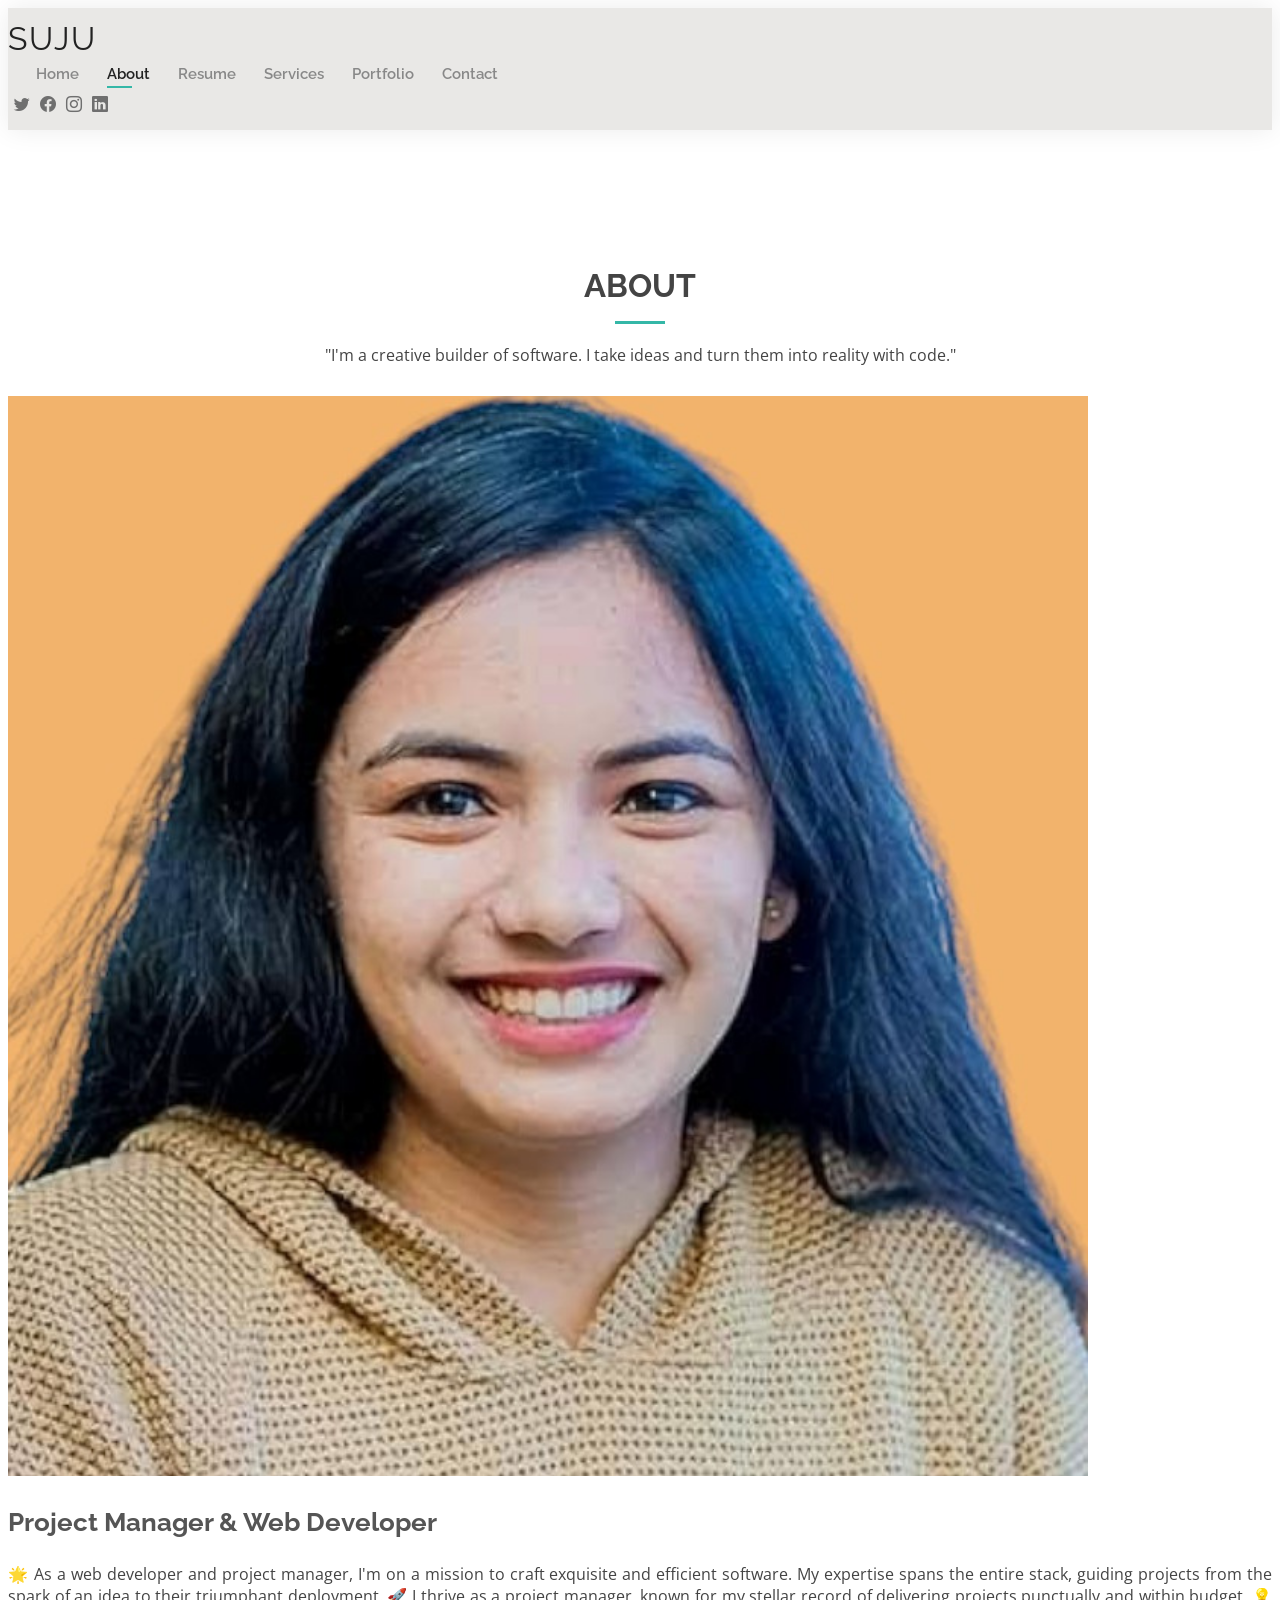
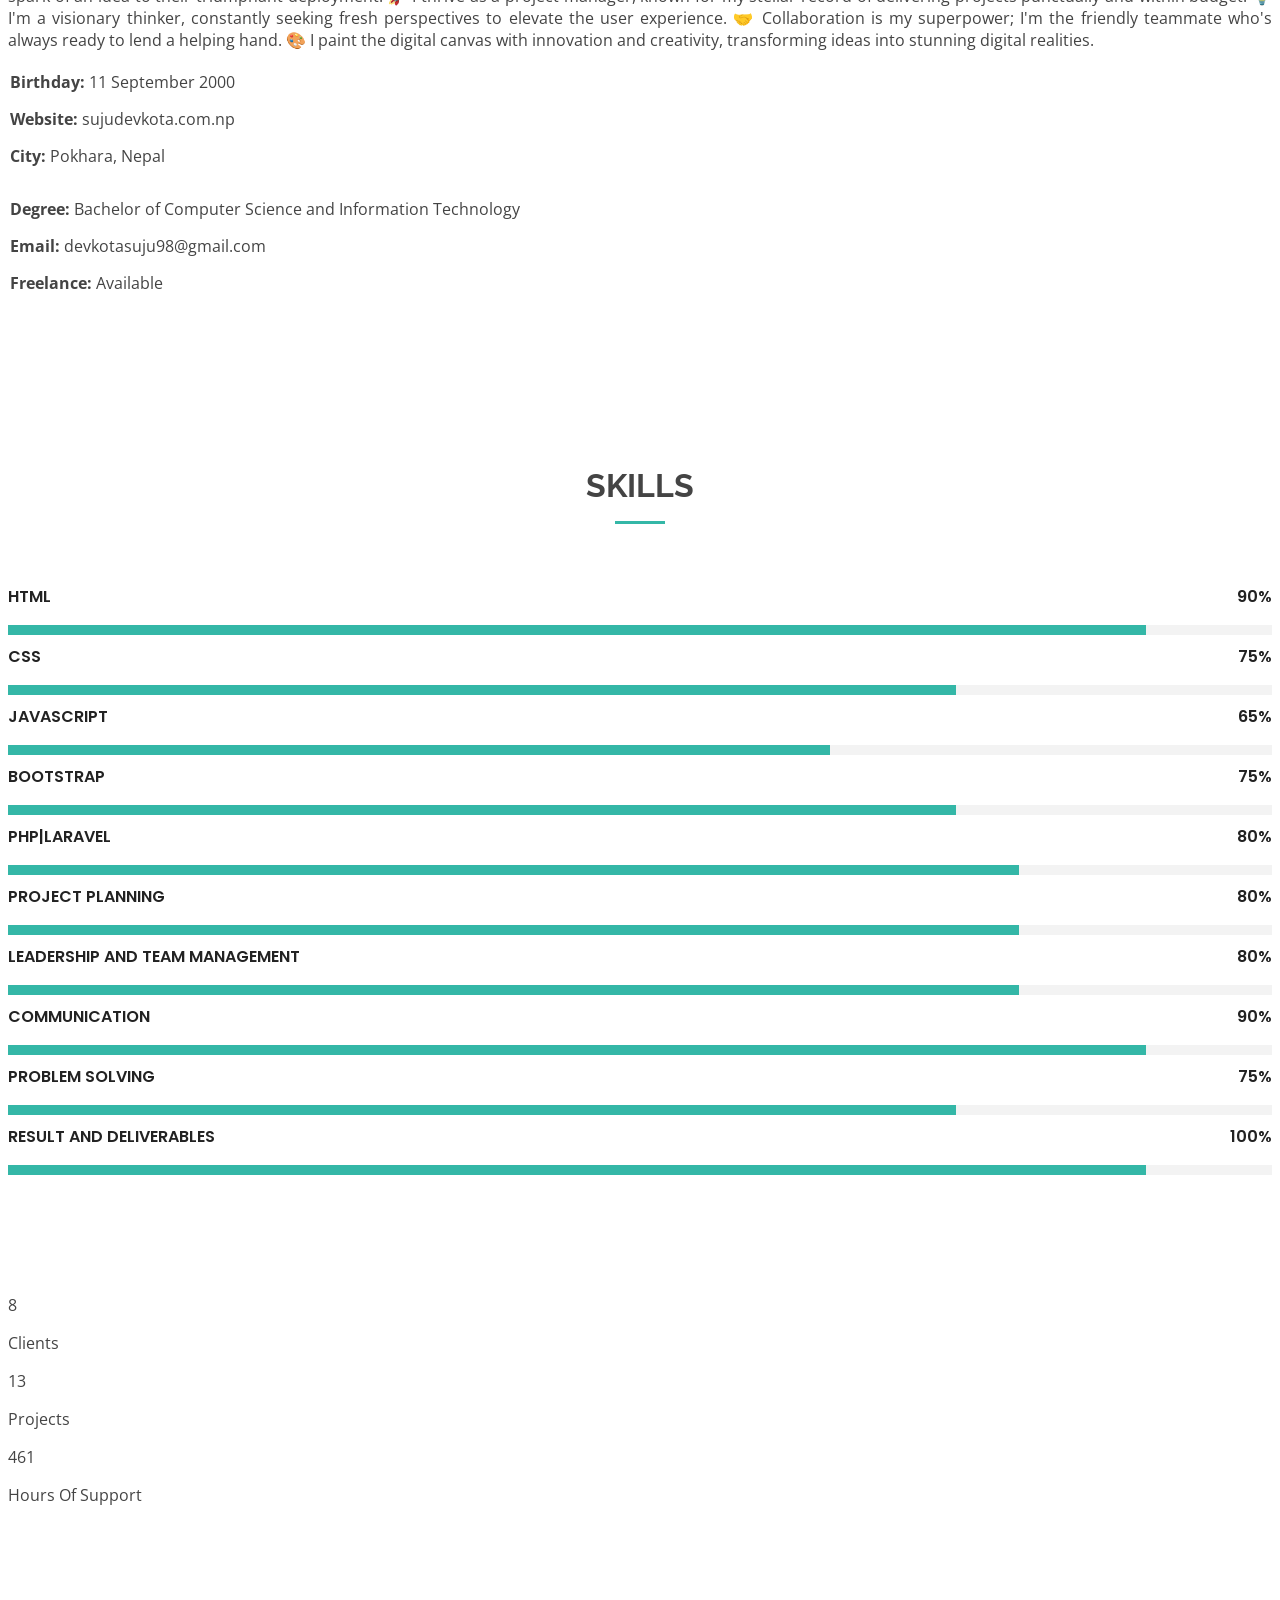
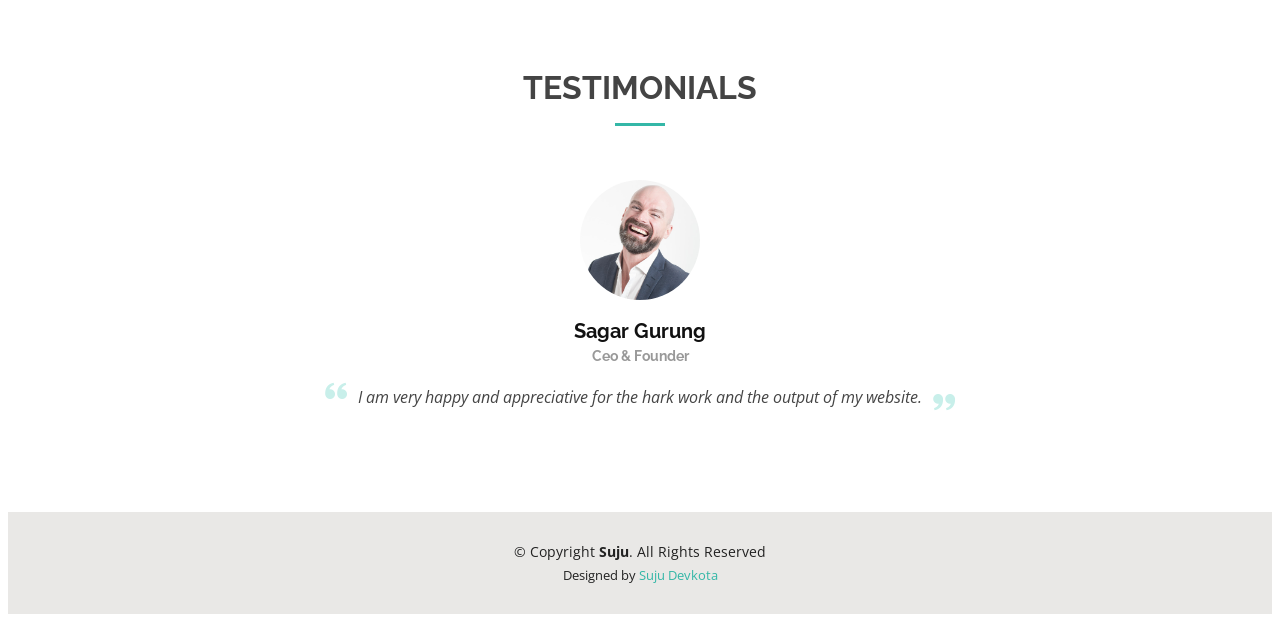
==== commit 65211228: "same favicon link added in all pages" ====
--- a/about.html
+++ b/about.html
@@ -10,7 +10,7 @@
   <meta content="" name="Web developer, Project Manager">
 
   <!-- Favicons -->
-  <link href="assets/img/about.png" rel="icon">
+  <link href="assets/img/favicon.png" rel="icon">
   <link href="assets/img/apple-touch-icon.png" rel="apple-touch-icon">
 
   <!-- Google Fonts -->
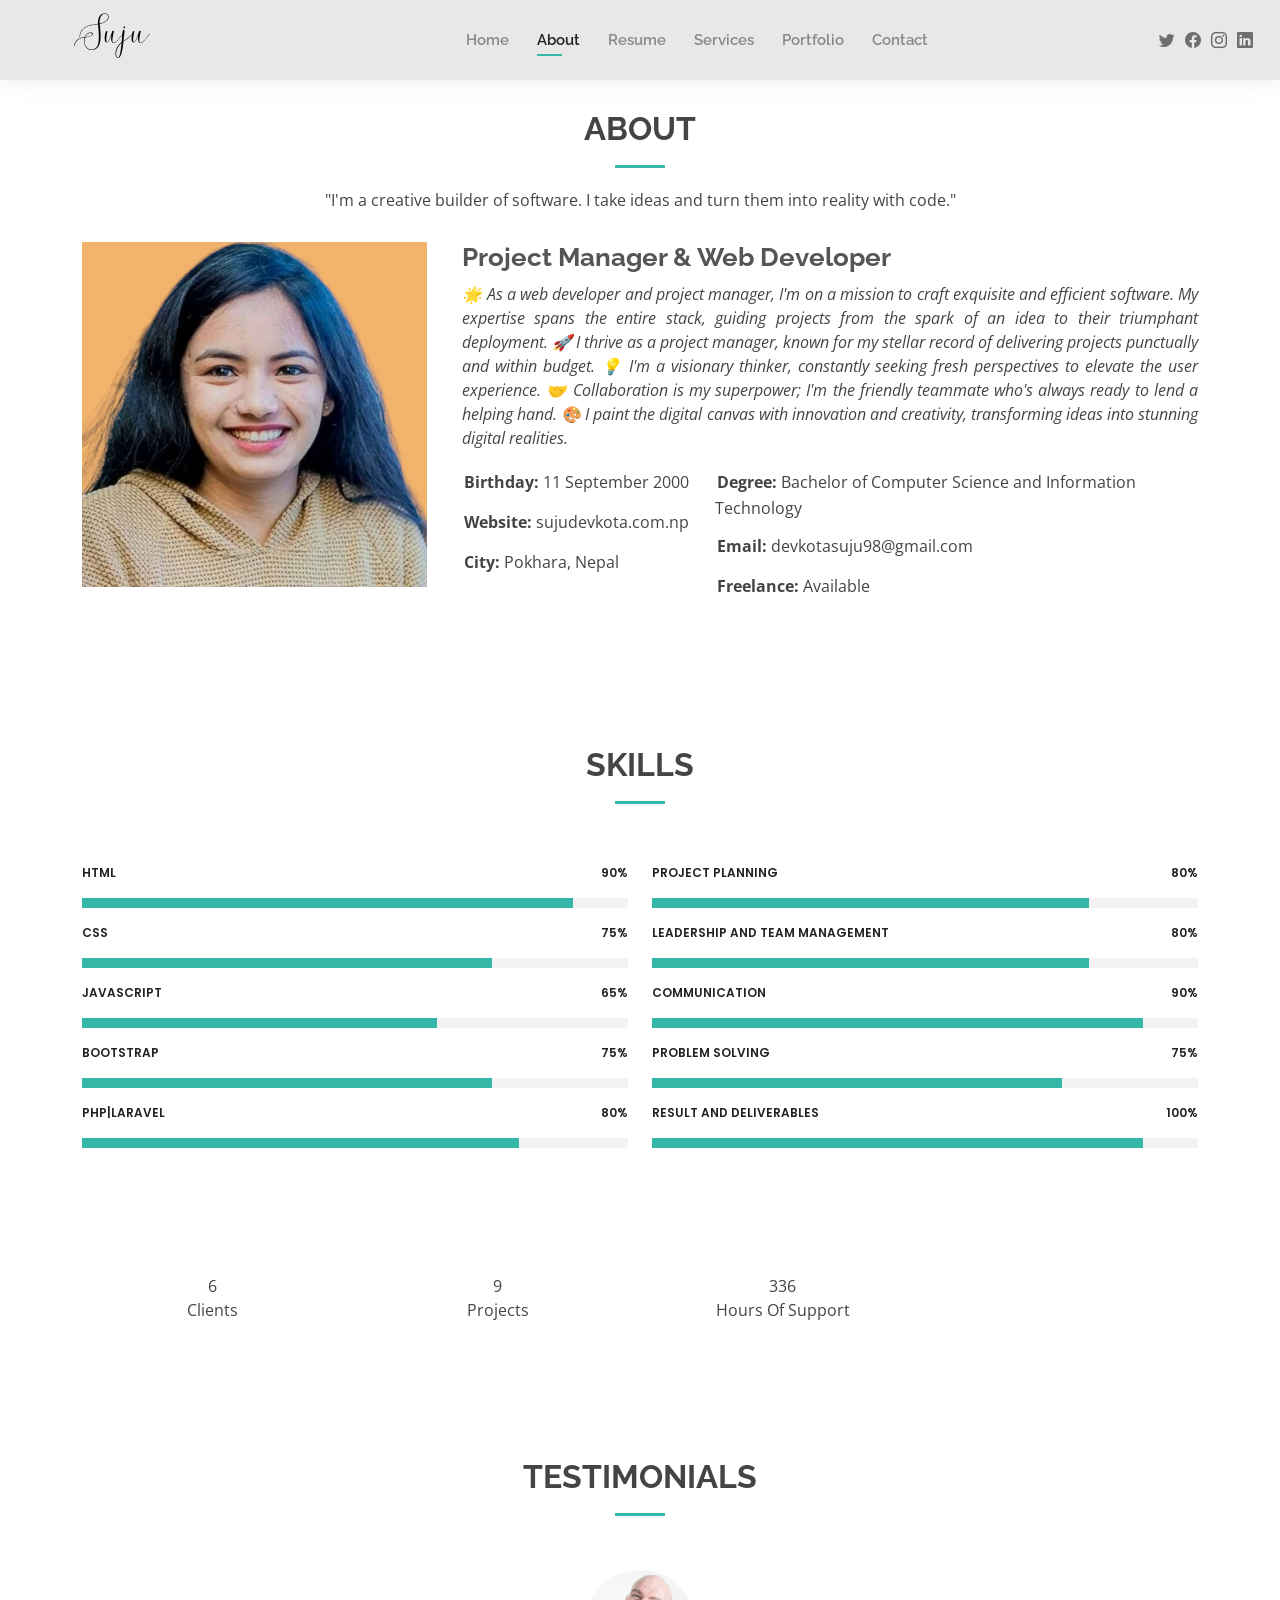
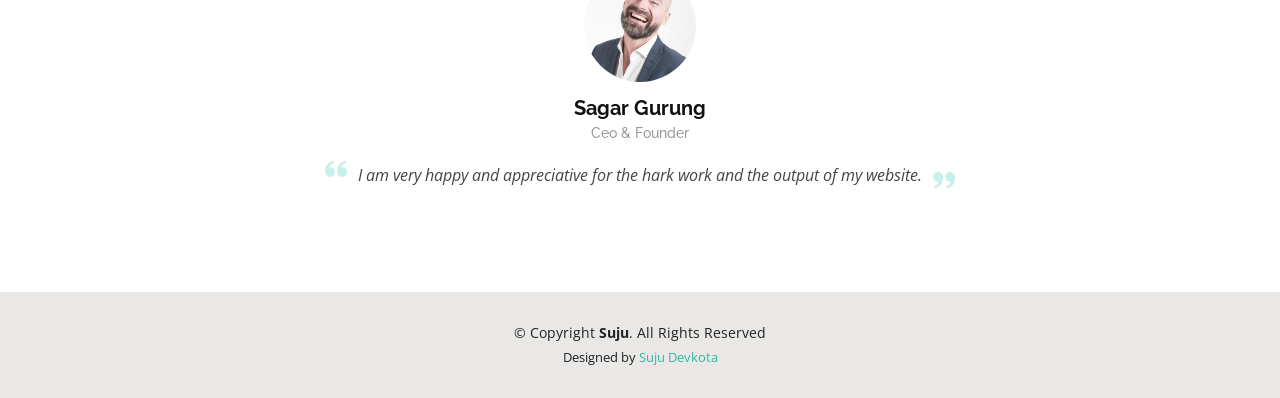
==== commit 0136f632: "favicon milako ani logo mailko" ====
--- a/about.html
+++ b/about.html
@@ -36,7 +36,7 @@
   <header id="header" class="fixed-top">
     <div class="container-fluid d-flex justify-content-between align-items-center">
 
-      <h1 class="logo me-auto me-lg-0"><a href="index.html">SUJU</a></h1>
+      <h1 class="logo me-auto me-lg-0"><a href="index.html"><svg xmlns="http://www.w3.org/2000/svg" xmlns:xlink="http://www.w3.org/1999/xlink" width="200" zoomAndPan="magnify" viewBox="0 0 375 374.999991" height="80" preserveAspectRatio="xMidYMid meet" version="1.0"><defs><g/></defs><g fill="#000000" fill-opacity="1"><g transform="translate(8.795497, 188.565188)"><g><path d="M 85.9375 43.164062 C 57.941406 45.367188 44.070312 15.296875 53.015625 -13.222656 C 92.289062 -16.589844 93.84375 -29.683594 85.808594 -34.480469 C 77.253906 -39.535156 58.328125 -36.292969 50.8125 -14.777344 C 25.277344 -12.183594 4.148438 0.648438 0.90625 26.3125 C 1.554688 26.3125 2.332031 26.3125 3.371094 26.3125 C 6.480469 2.460938 25.921875 -9.851562 50.292969 -12.960938 C 43.164062 10.109375 51.71875 48.089844 86.324219 45.367188 C 134.933594 41.476562 127.027344 -24.367188 121.0625 -76.214844 C 178.484375 -88.011719 171.875 -133.507812 135.582031 -123.914062 C 125.730469 -121.324219 111.472656 -108.75 113.027344 -77.253906 C 76.34375 -72.066406 31.238281 -68.179688 26.441406 -14.90625 L 28.386719 -14.90625 C 34.21875 -67.660156 77.902344 -69.996094 113.15625 -75.050781 C 117.046875 -25.921875 128.0625 39.792969 85.9375 43.164062 Z M 120.804688 -78.550781 C 118.601562 -102.140625 128.710938 -120.285156 140.246094 -122.878906 C 169.023438 -128.582031 172.652344 -89.824219 120.804688 -78.550781 Z M 84.640625 -31.496094 C 89.566406 -27.738281 88.53125 -18.664062 53.53125 -15.164062 C 60.53125 -34.480469 78.289062 -36.292969 84.640625 -31.496094 Z M 84.640625 -31.496094 "/></g></g></g><g fill="#000000" fill-opacity="1"><g transform="translate(156.558218, 188.565188)"><g><path d="M 39.664062 -40.570312 C 40.570312 -44.589844 33.183594 -46.015625 30.71875 -38.757812 C 22.683594 -15.035156 14.257812 8.8125 8.425781 8.683594 C 0.128906 8.425781 6.222656 -25.921875 9.203125 -39.664062 C 10.371094 -43.421875 3.628906 -45.625 1.296875 -39.015625 C -1.945312 -29.941406 -10.371094 11.019531 8.425781 10.371094 C 16.332031 10.109375 23.332031 -11.925781 28.515625 -25.144531 C 24.886719 -8.164062 26.960938 6.09375 31.886719 10.371094 C 47.828125 24.367188 75.699219 -23.980469 82.566406 -30.460938 C 82.566406 -31.109375 80.882812 -31.109375 80.363281 -30.589844 C 75.4375 -24.886719 46.144531 20.351562 34.609375 9.722656 C 29.292969 3.242188 38.496094 -35.644531 39.664062 -40.570312 Z M 39.664062 -40.570312 "/></g></g></g><g fill="#000000" fill-opacity="1"><g transform="translate(236.272309, 188.565188)"><g><path d="M -3.628906 8.554688 C -41.089844 38.757812 -35.515625 82.308594 -21.386719 83.214844 C -4.40625 84.253906 1.296875 40.570312 5.054688 5.574219 C 12.3125 1.945312 34.738281 -12.960938 49.253906 -30.332031 C 49.253906 -30.980469 47.179688 -30.980469 46.792969 -30.460938 C 34.480469 -16.203125 13.609375 -1.425781 5.3125 3.109375 C 7.128906 -13.871094 9.589844 -36.683594 10.628906 -44.199219 C 11.277344 -50.550781 1.425781 -49.902344 0.648438 -40.960938 C -1.554688 -14.128906 -2.722656 -0.257812 -3.628906 8.554688 Z M -3.757812 11.40625 C -6.871094 40.050781 -10.757812 81.140625 -21 81.140625 C -32.144531 81.140625 -36.941406 40.050781 -3.757812 11.40625 Z M 8.035156 -54.957031 C 11.796875 -54.957031 13.609375 -64.421875 10.238281 -65.457031 C 4.925781 -65.976562 3.5 -54.957031 8.035156 -54.957031 Z M 8.035156 -54.957031 "/></g></g></g><g fill="#000000" fill-opacity="1"><g transform="translate(282.545364, 188.565188)"><g><path d="M 39.664062 -40.570312 C 40.570312 -44.589844 33.183594 -46.015625 30.71875 -38.757812 C 22.683594 -15.035156 14.257812 8.8125 8.425781 8.683594 C 0.128906 8.425781 6.222656 -25.921875 9.203125 -39.664062 C 10.371094 -43.421875 3.628906 -45.625 1.296875 -39.015625 C -1.945312 -29.941406 -10.371094 11.019531 8.425781 10.371094 C 16.332031 10.109375 23.332031 -11.925781 28.515625 -25.144531 C 24.886719 -8.164062 26.960938 6.09375 31.886719 10.371094 C 47.828125 24.367188 75.699219 -23.980469 82.566406 -30.460938 C 82.566406 -31.109375 80.882812 -31.109375 80.363281 -30.589844 C 75.4375 -24.886719 46.144531 20.351562 34.609375 9.722656 C 29.292969 3.242188 38.496094 -35.644531 39.664062 -40.570312 Z M 39.664062 -40.570312 "/></g></g></g></svg></a></h1>
       
 
       <nav id="navbar" class="navbar order-last order-lg-0">
--- a/assets/css/style.css
+++ b/assets/css/style.css
@@ -114,7 +114,7 @@
   background: #e9e8e6;
   box-shadow: 0px 0px 25px 0 rgba(0, 0, 0, 0.08);
   z-index: 997;
-  padding: 15px 0;
+  padding: 0px 0;
 }
 
 #header .logo {
@@ -131,9 +131,10 @@
   color: #222222;
 }
 
-#header .logo img {
-  max-height: 40px;
-}
+/* #header .logo img  {
+  height: 80px;
+} */
+
 
 @media (max-width: 992px) {
   #header .logo {
@@ -699,8 +700,8 @@
   padding: 0;
   margin: 0 0 20px 0;
   font-family: "Raleway", sans-serif;
-  font-size: 14px; */
-}
+  font-size: 14px;
+ } */
 
 /*--------------------------------------------------------------
 # Testimonials
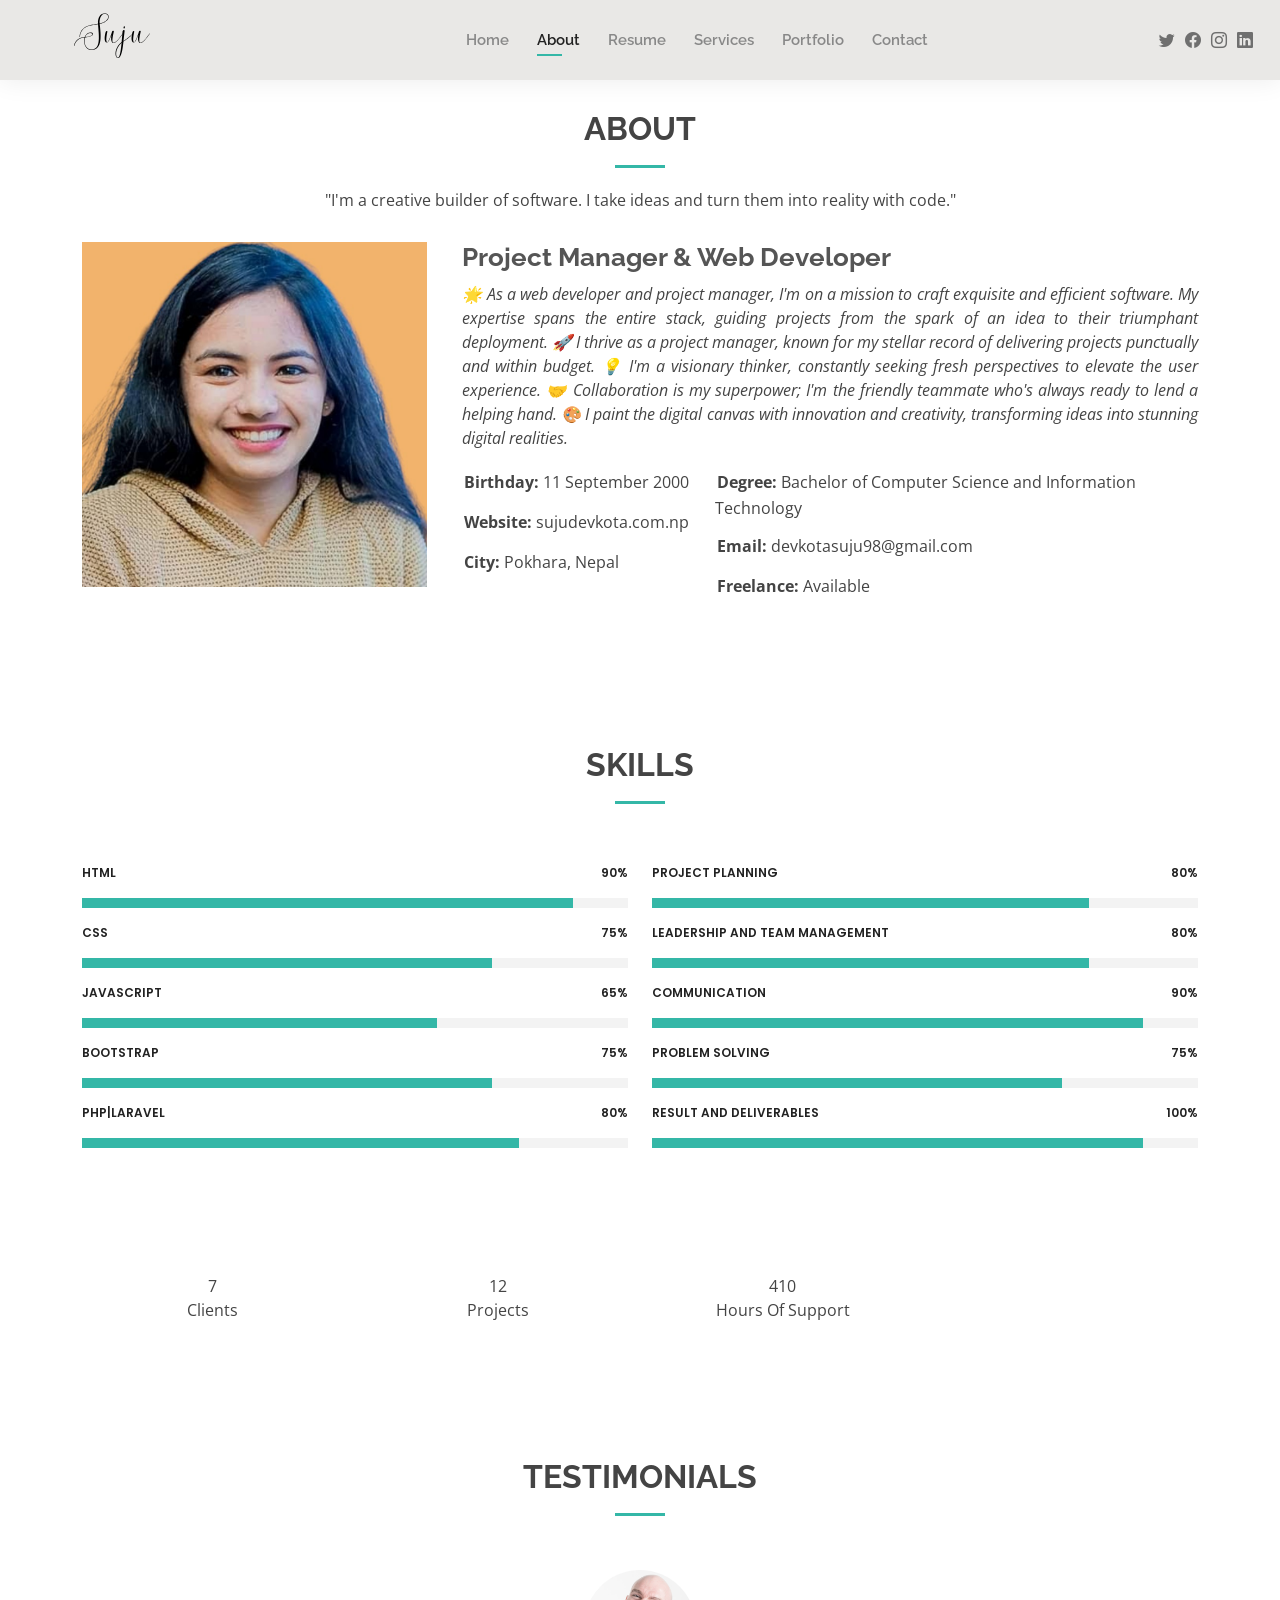
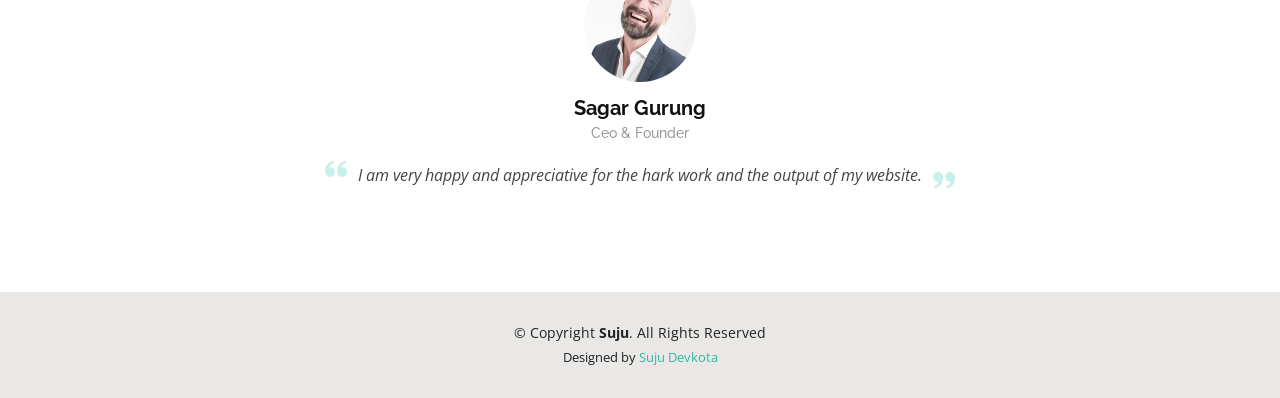
==== commit 3c2c9e37: "minor changes" ====
--- a/about.html
+++ b/about.html
@@ -53,9 +53,9 @@
 
       <div class="header-social-links">
         <a href="#" class="twitter"><i class="bi bi-twitter"></i></a>
-        <a href="#" class="facebook"><i class="bi bi-facebook"></i></a>
+        <a href="" class="facebook"><i class="bi bi-facebook"></i></a>
         <a href="#" class="instagram"><i class="bi bi-instagram"></i></a>
-        <a href="#" class="linkedin"><i class="bi bi-linkedin"></i></i></a>
+        <a href="https://www.linkedin.com/in/suju-devkota/" class="linkedin"><i class="bi bi-linkedin"></i></i></a>
       </div>
 
     </div>
--- a/assets/css/style.css
+++ b/assets/css/style.css
@@ -114,7 +114,7 @@
   background: #e9e8e6;
   box-shadow: 0px 0px 25px 0 rgba(0, 0, 0, 0.08);
   z-index: 997;
-  padding: 0px 0;
+  padding: 0px;
 }
 
 #header .logo {
@@ -361,7 +361,7 @@
 .navbar-mobile a,
 .navbar-mobile a:focus {
   font-size: 15px;
-  padding-right: 15px;
+  padding-right: 5px;
   color: #222222;
 }
 
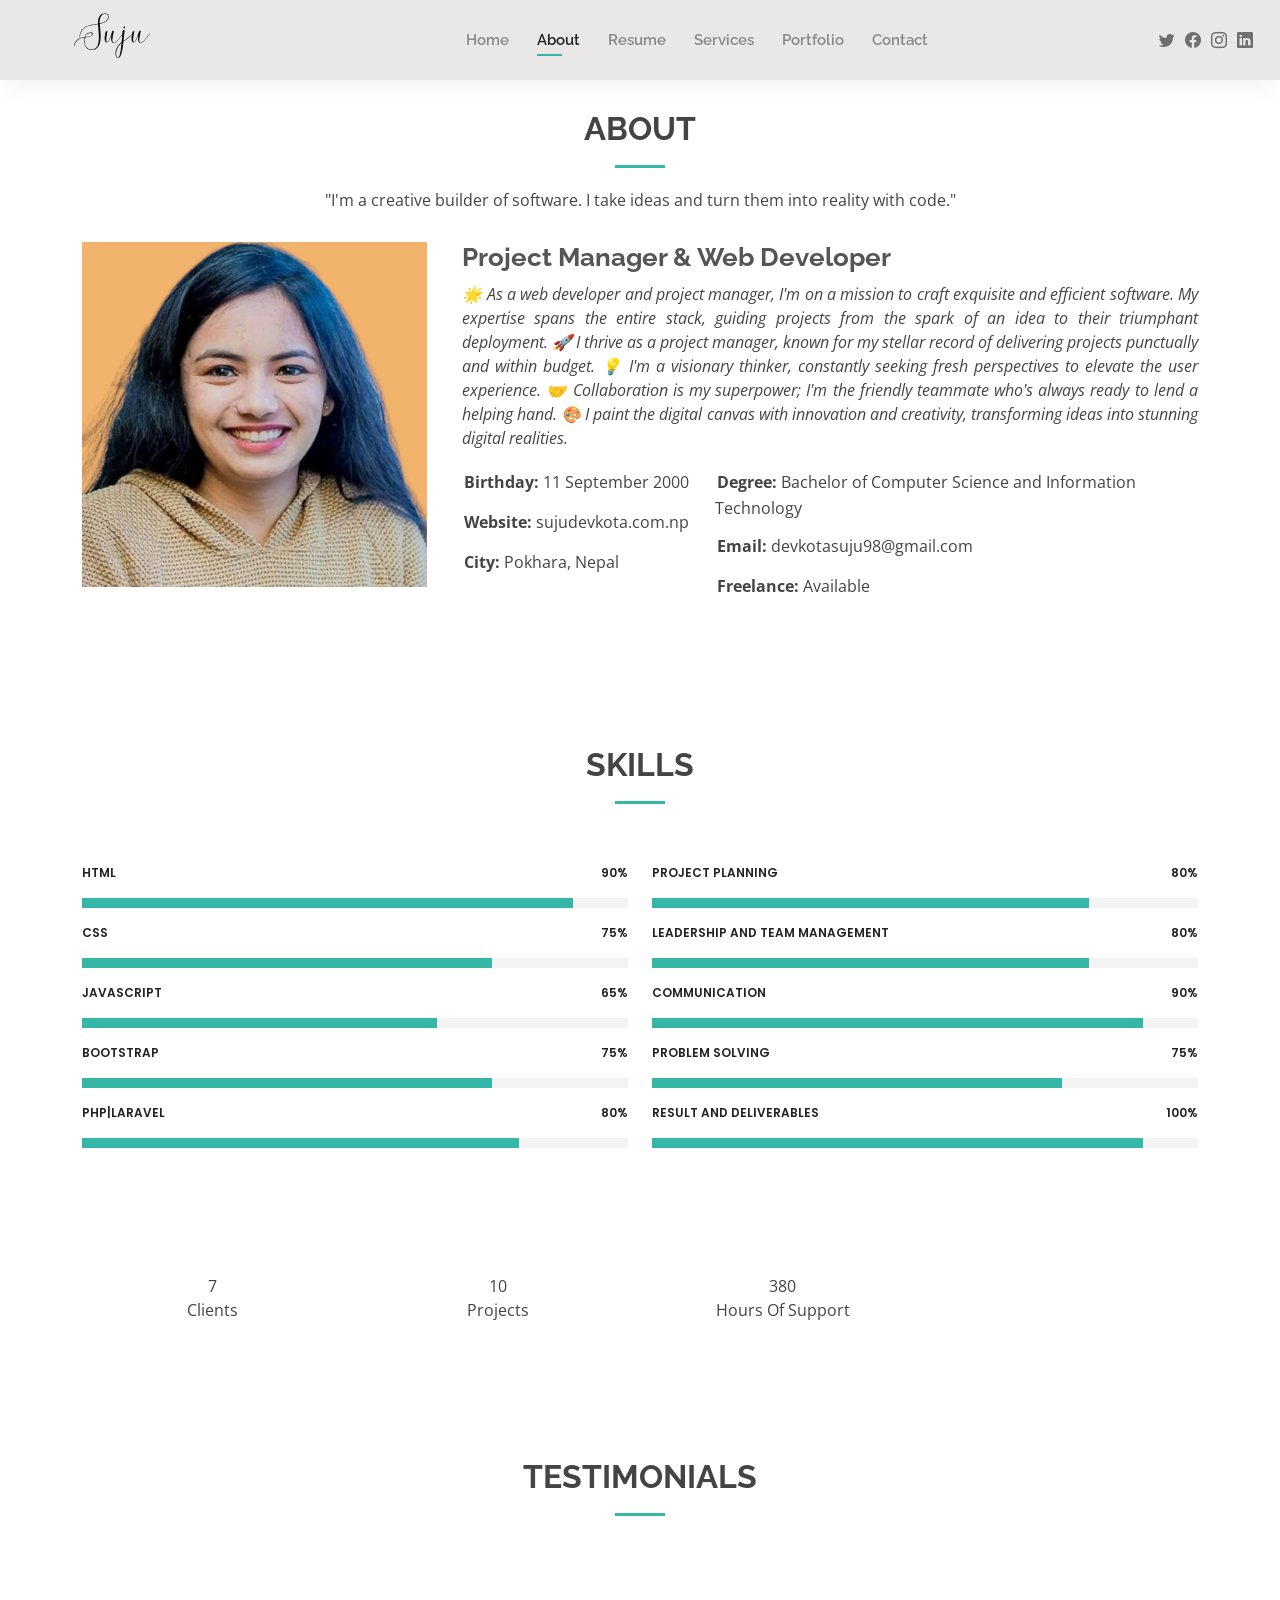
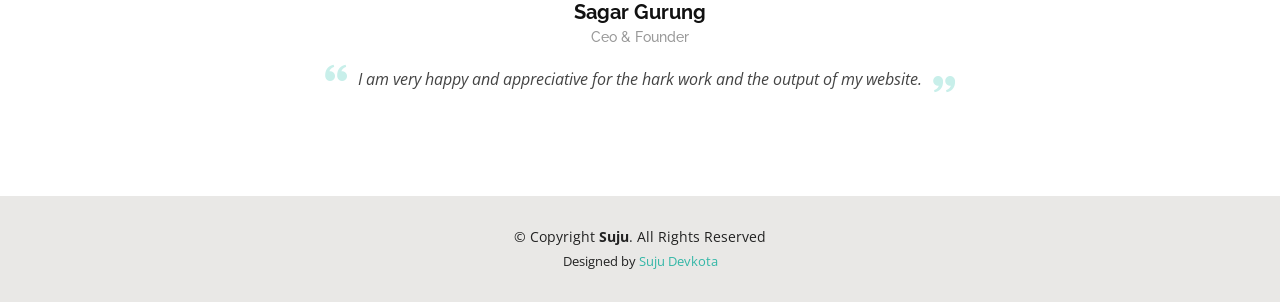
==== commit 7d00cb39: "final detail" ====
--- a/about.html
+++ b/about.html
@@ -53,7 +53,7 @@
 
       <div class="header-social-links">
         <a href="#" class="twitter"><i class="bi bi-twitter"></i></a>
-        <a href="" class="facebook"><i class="bi bi-facebook"></i></a>
+        <a href="https://www.facebook.com/devkotasuju" class="facebook"><i class="bi bi-facebook"></i></a>
         <a href="#" class="instagram"><i class="bi bi-instagram"></i></a>
         <a href="https://www.linkedin.com/in/suju-devkota/" class="linkedin"><i class="bi bi-linkedin"></i></i></a>
       </div>
@@ -252,7 +252,7 @@
 
             <div class="swiper-slide">
               <div class="testimonial-item">
-                <img src="assets/img/testimonials/testimonials-1.jpg" class="testimonial-img" alt="">
+                <img src="#" class="testimonial-img" alt="">
                 <h3>Sagar Gurung</h3>
                 <h4>Ceo &amp; Founder</h4>
                 <p>
@@ -265,7 +265,7 @@
 
             <div class="swiper-slide">
               <div class="testimonial-item">
-                <img src="assets/img/testimonials/testimonials-2.jpg" class="testimonial-img" alt="">
+                <img src="#" class="testimonial-img" alt="">
                 <h3>Parsun Paudel</h3>
                 <h4></h4>
                 <p>
@@ -278,7 +278,7 @@
 
             <div class="swiper-slide">
               <div class="testimonial-item">
-                <img src="assets/img/testimonials/testimonials-3.jpg" class="testimonial-img" alt="">
+                <img src="#" class="testimonial-img" alt="">
                 <h3>Susan Paudel</h3>
                 <h4>Store Owner</h4>
                 <p>
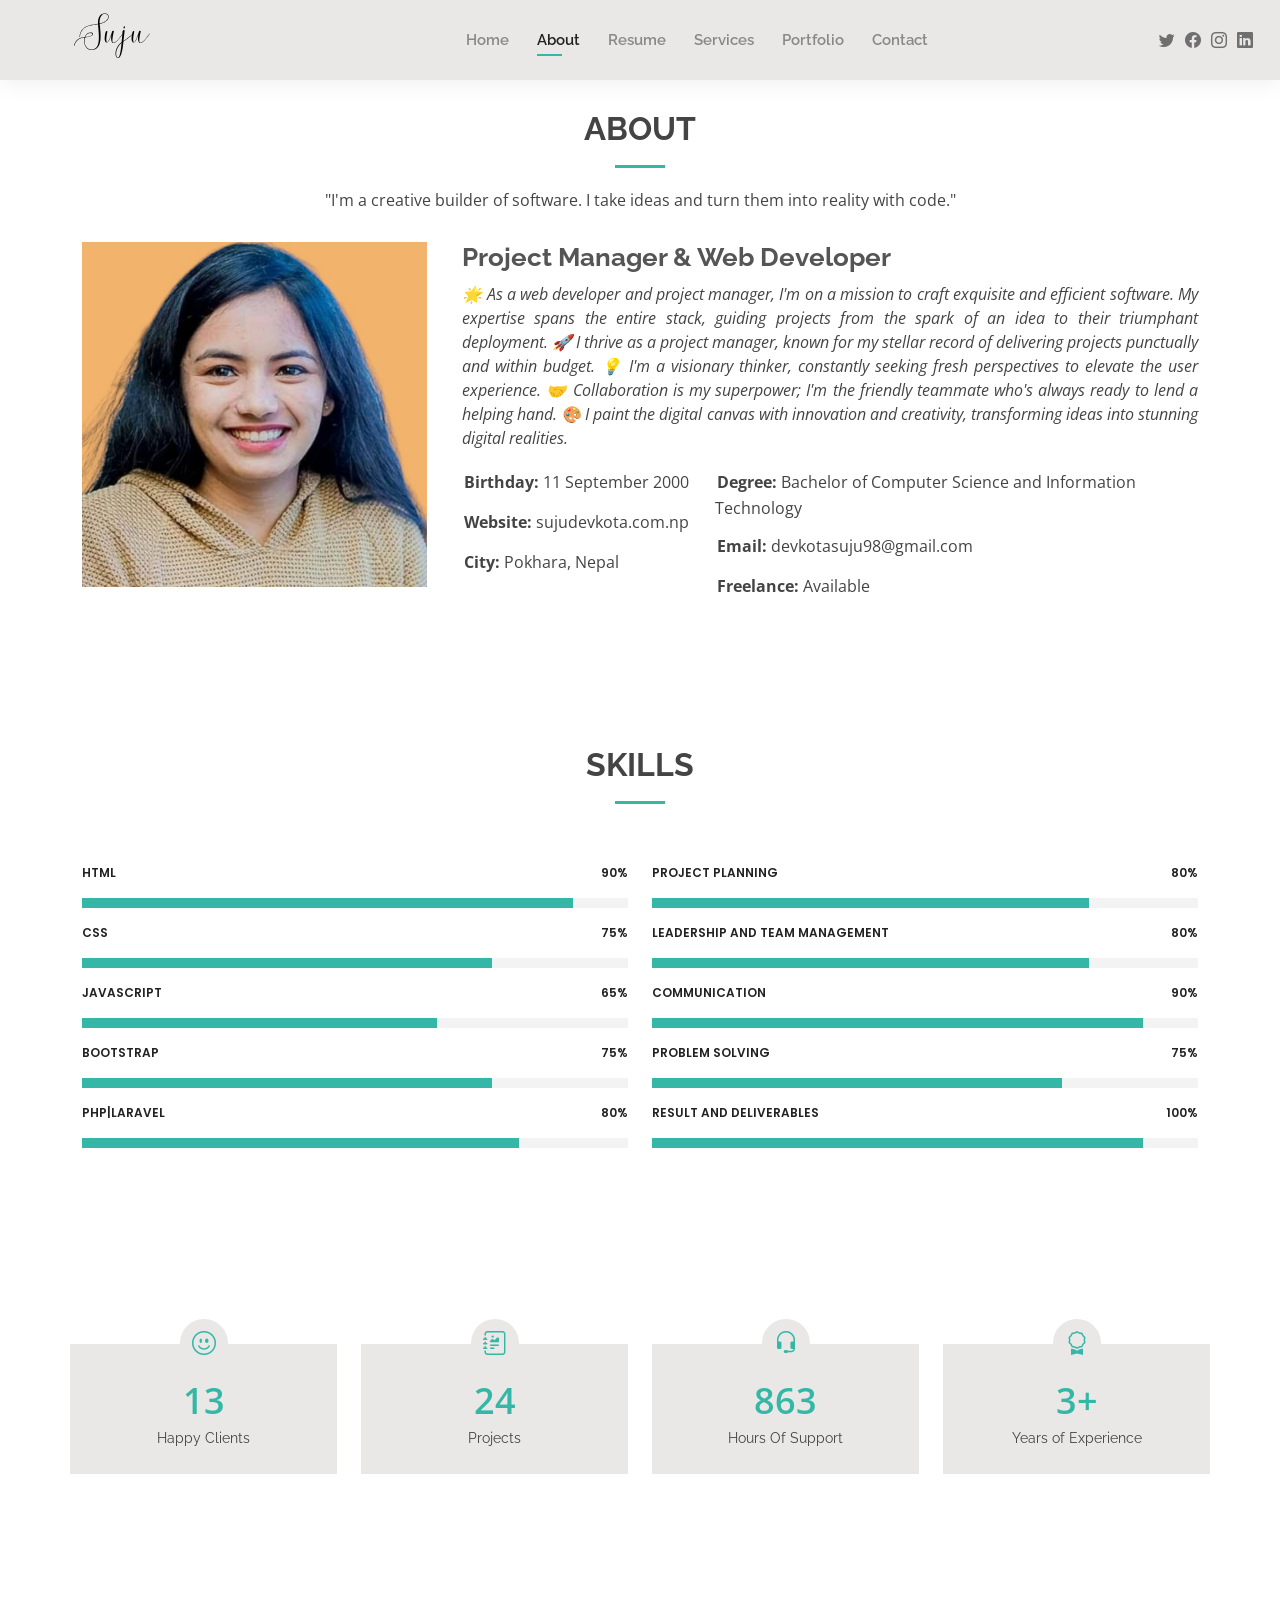
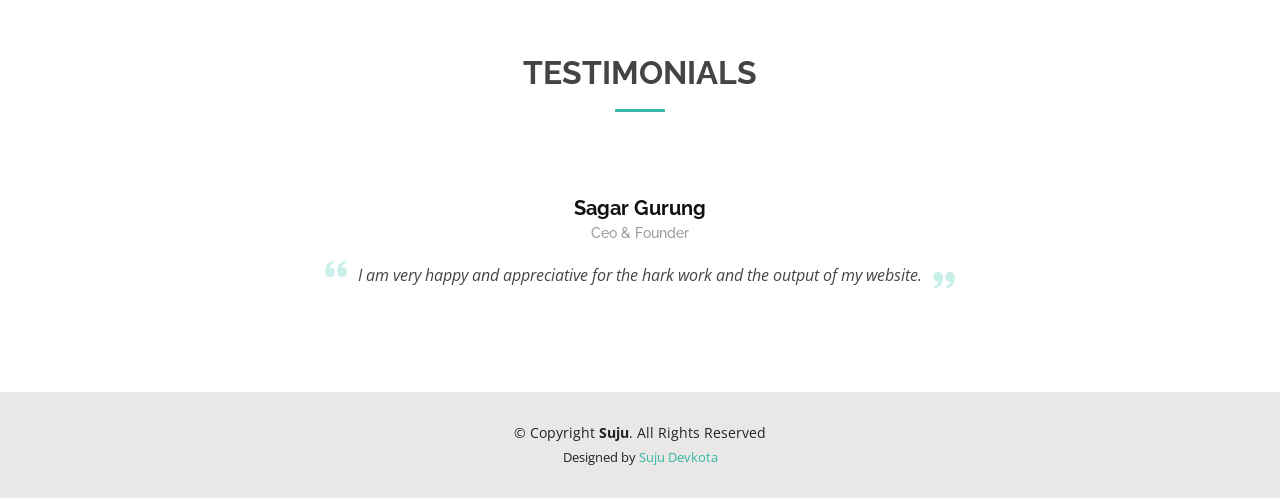
==== commit de5d67b7: "changes" ====
--- a/about.html
+++ b/about.html
@@ -208,32 +208,44 @@
 
     <!-- ======= Facts Section ======= -->
     <section id="facts" class="facts">
-      <div class="container" data-aos="fade-up">
-<!-- 
-        <div class="section-title">
-          <h2>Facts</h2>
-          <p>.</p>
-        </div> -->
-
-        <div class="row counters">
-
-          <div class="col-lg-3 col-6 text-center">
-            <span data-purecounter-start="0" data-purecounter-end="25" data-purecounter-duration="2" class="purecounter"></span>
-            <p>Clients</p>
-          </div>
-
-          <div class="col-lg-3 col-6 text-center">
-            <span data-purecounter-start="0" data-purecounter-end="40" data-purecounter-duration="2" class="purecounter"></span>
-            <p>Projects</p>
-          </div>
-
-          <div class="col-lg-3 col-6 text-center">
-            <span data-purecounter-start="0" data-purecounter-end="1463" data-purecounter-duration="2" class="purecounter"></span>
-            <p>Hours Of Support</p>
-          </div>
-
-        </div>
-
+      <div class="counts container">
+
+        <div class="row">
+  
+          <div class="col-lg-3 col-md-6">
+            <div class="count-box">
+              <i class="bi bi-emoji-smile"></i>
+              <span data-purecounter-start="0" data-purecounter-end="20" data-purecounter-duration="1" class="purecounter"></span>
+              <p>Happy Clients</p>
+            </div>
+          </div>
+  
+          <div class="col-lg-3 col-md-6 mt-5 mt-md-0">
+            <div class="count-box">
+              <i class="bi bi-journal-richtext"></i>
+              <span data-purecounter-start="0" data-purecounter-end="40" data-purecounter-duration="1" class="purecounter"></span>
+              <p>Projects</p>
+            </div>
+          </div>
+  
+          <div class="col-lg-3 col-md-6 mt-5 mt-lg-0">
+            <div class="count-box">
+              <i class="bi bi-headset"></i>
+              <span data-purecounter-start="0" data-purecounter-end="1463" data-purecounter-duration="1" class="purecounter"></span>
+              <p>Hours Of Support</p>
+            </div>
+          </div>
+  
+          <div class="col-lg-3 col-md-6 mt-5 mt-lg-0">
+            <div class="count-box">
+              <i class="bi bi-award"></i>
+              <span>3+</span>
+              <p> Years of Experience</p>
+            </div>
+          </div>
+  
+        </div>
+  
       </div>
     </section><!-- End Facts Section -->
 
